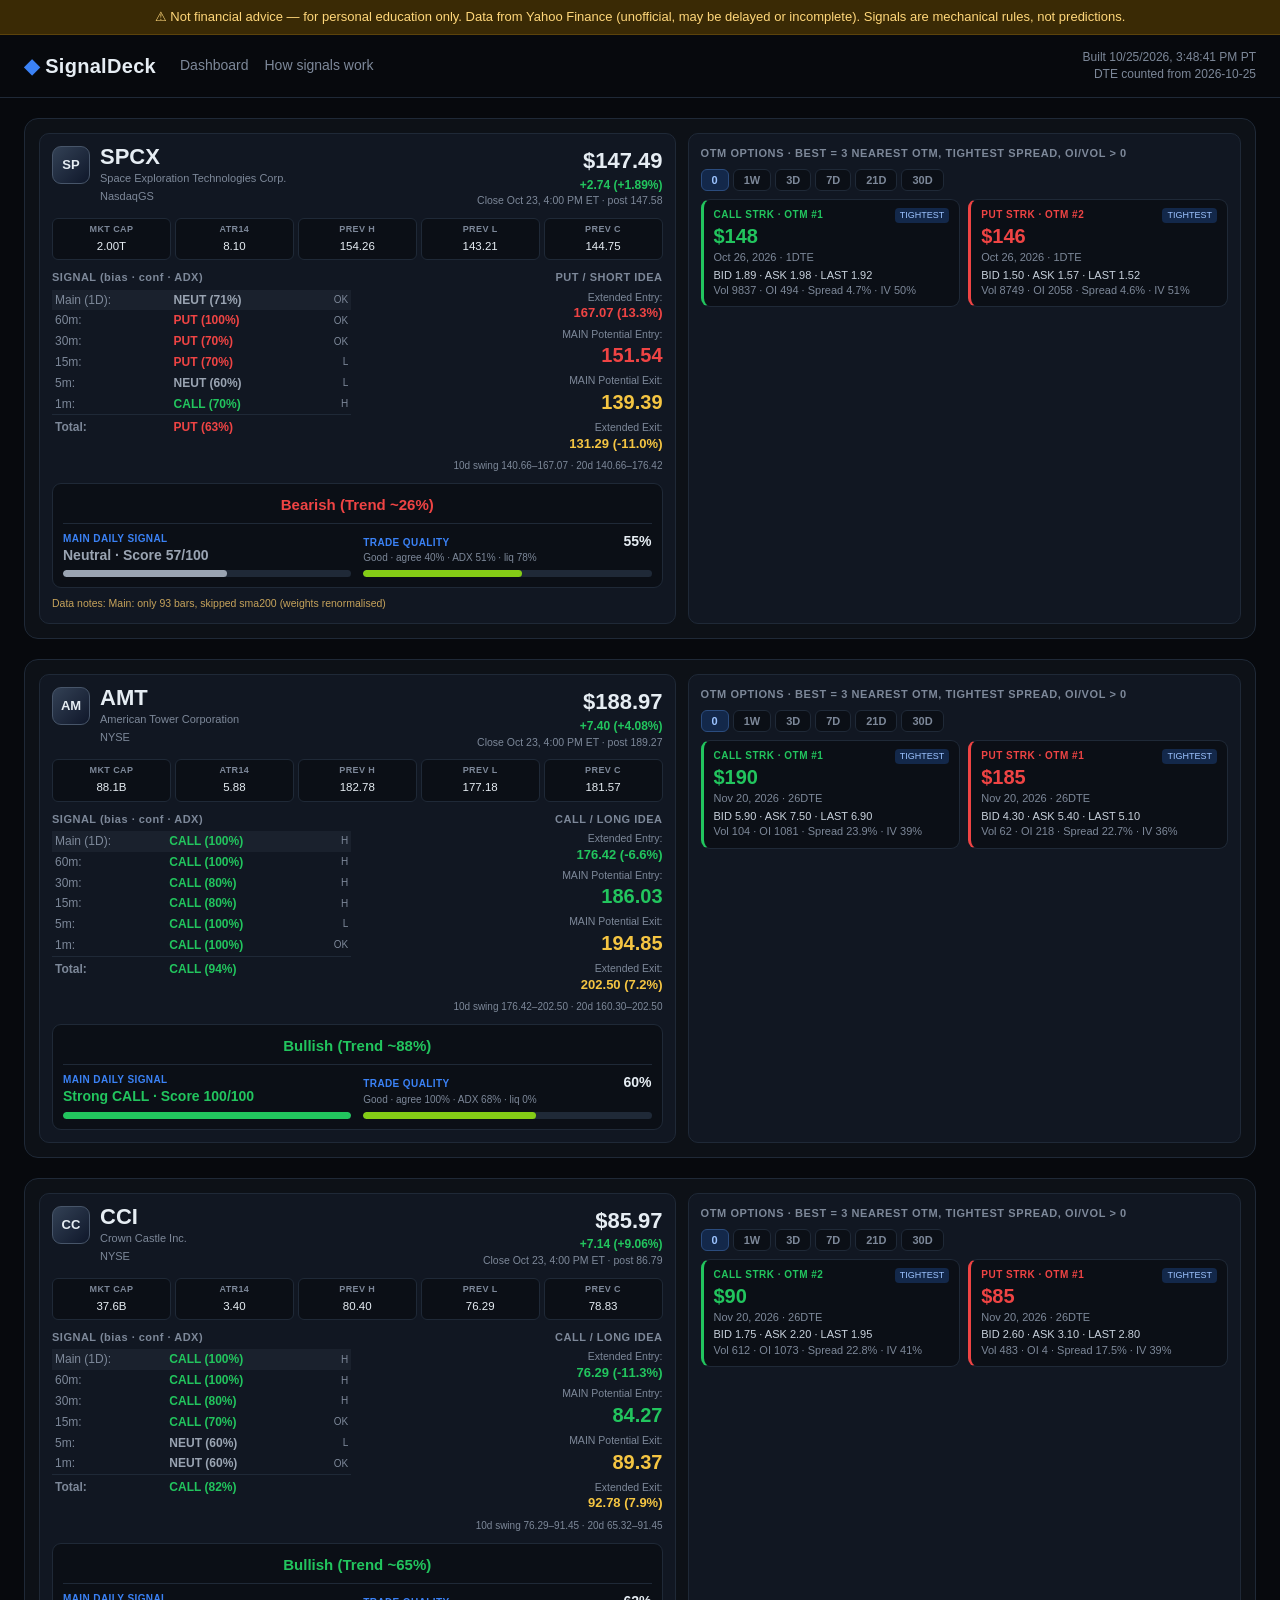
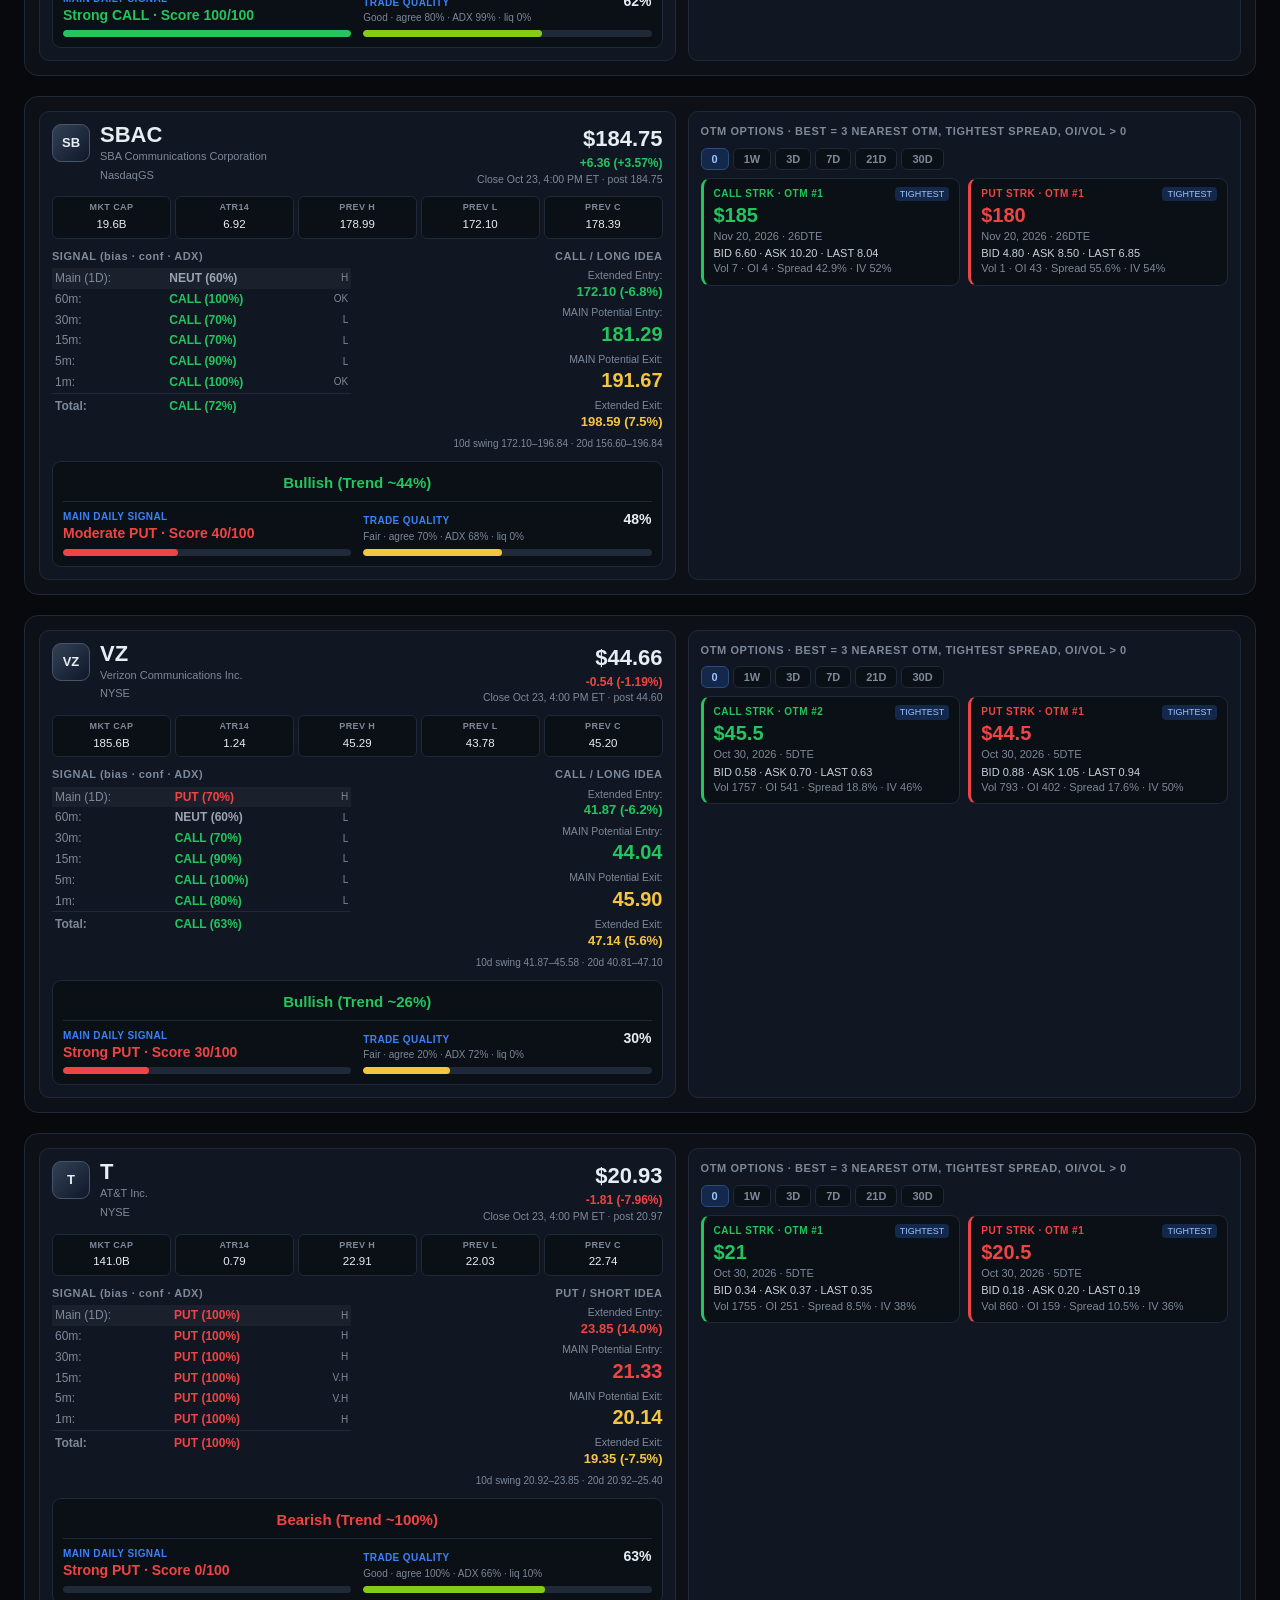
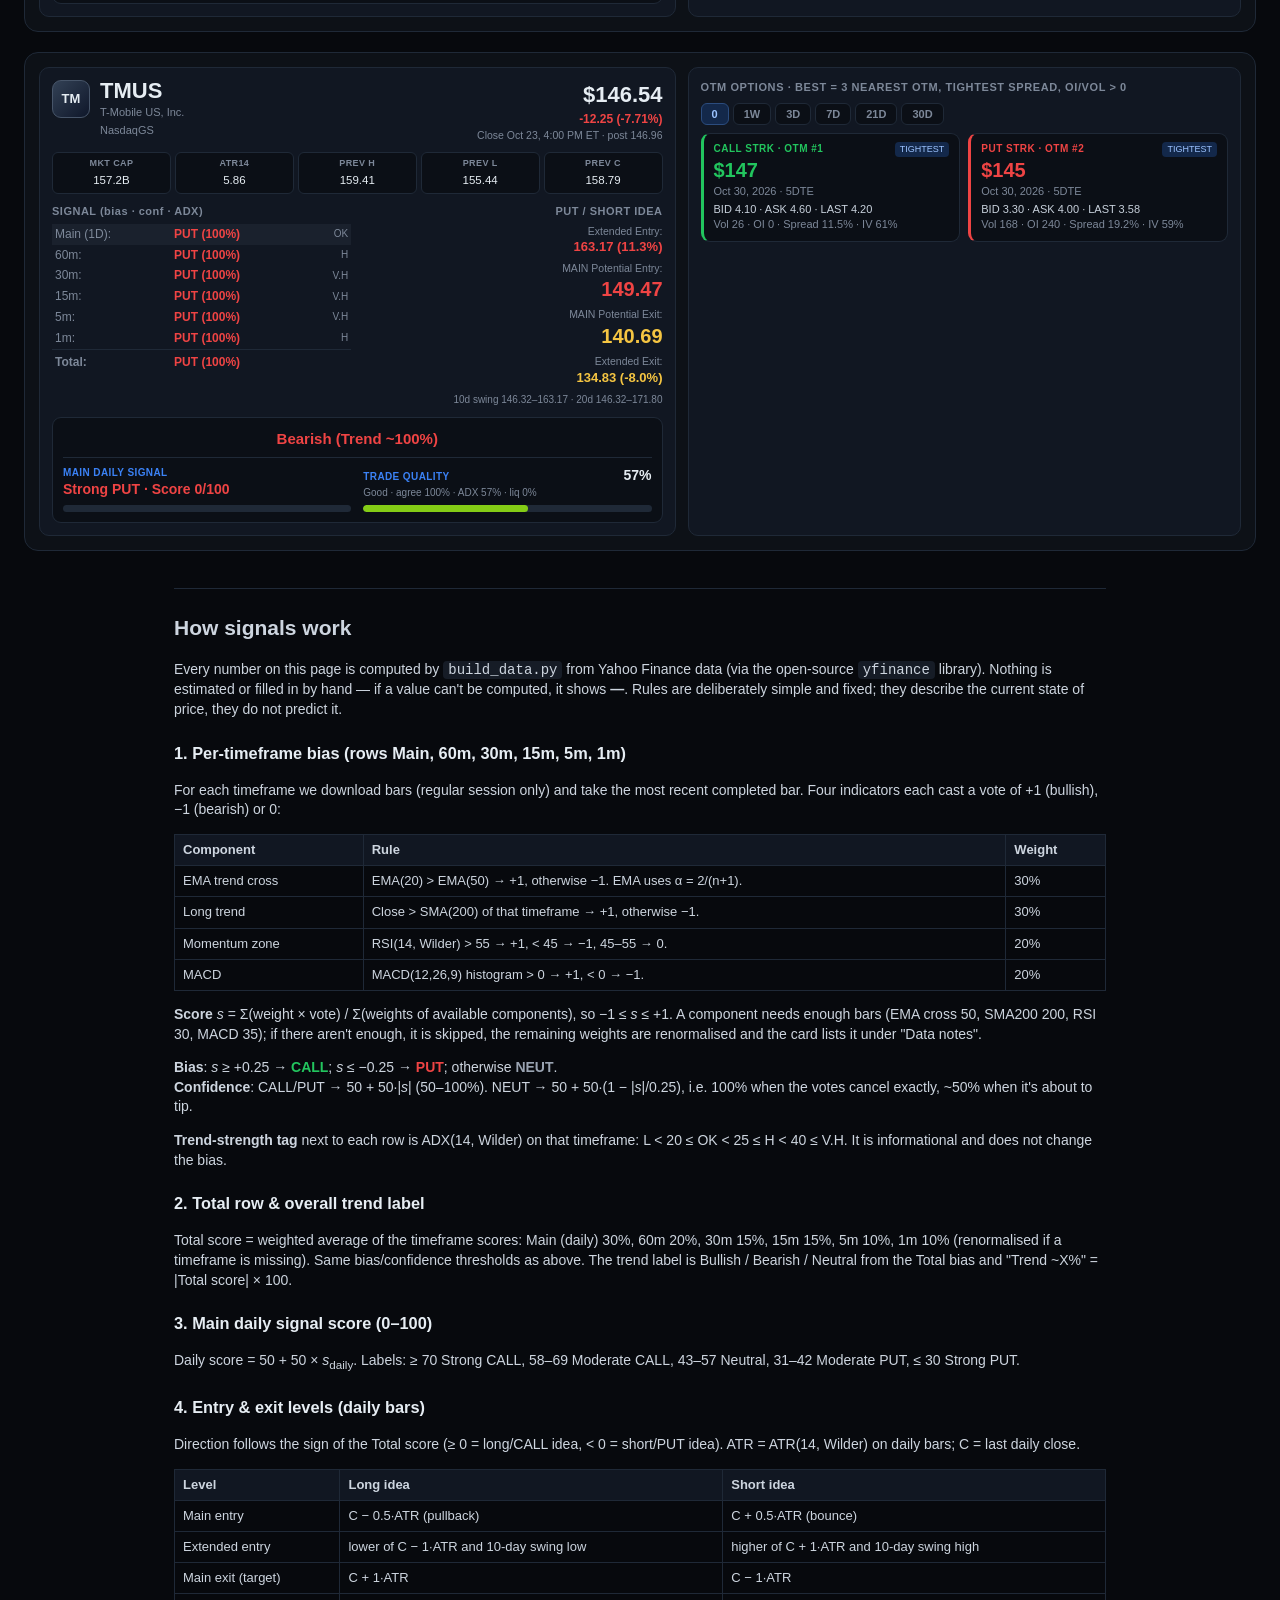
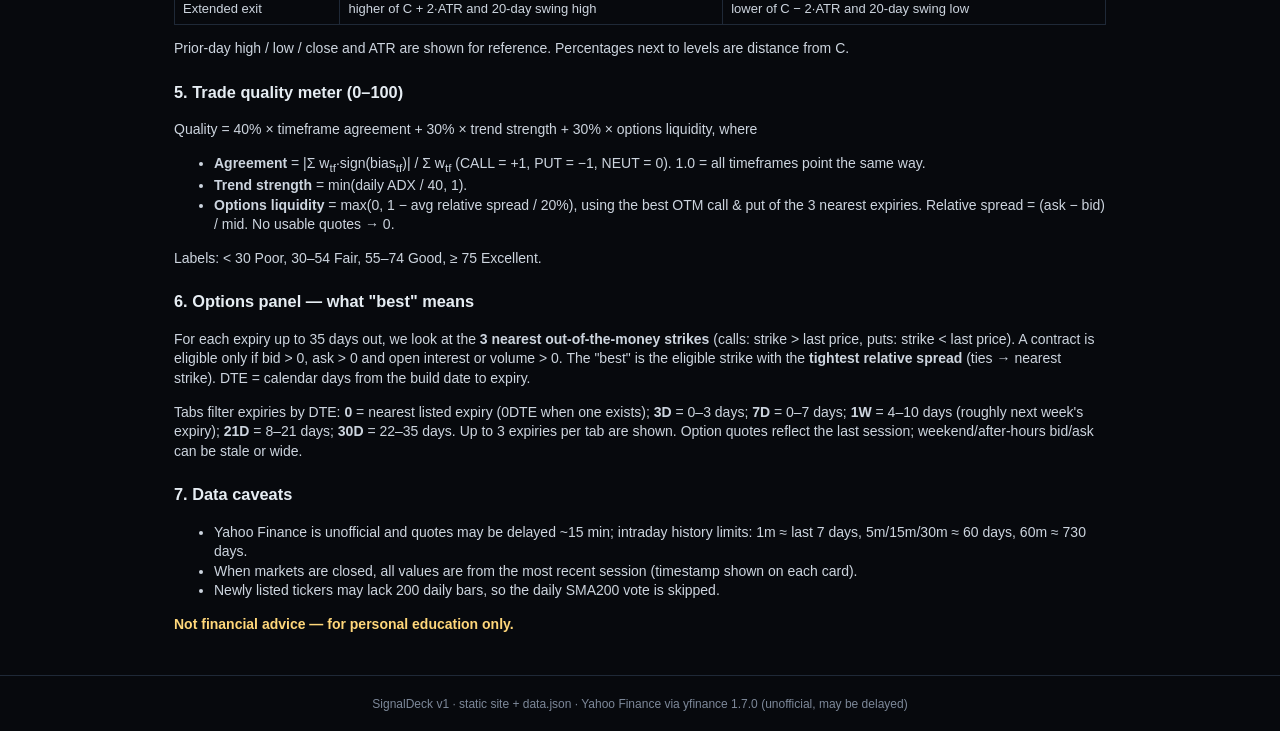
==== site/index.html @ 13935e05 "SignalDeck: static stock signal dashboard + Pages refresh workflow" ====
<!doctype html>
<html lang="en">
<head>
<meta charset="utf-8">
<meta name="viewport" content="width=device-width, initial-scale=1">
<title>SignalDeck</title>
<link rel="stylesheet" href="style.css">
</head>
<body>
<div class="nfa">⚠ Not financial advice — for personal education only. Data from Yahoo Finance (unofficial, may be delayed or incomplete). Signals are mechanical rules, not predictions.</div>
<header class="top">
  <div class="brand"><span class="logo">◆</span> SignalDeck</div>
  <nav><a href="#cards">Dashboard</a><a href="#how">How signals work</a></nav>
  <div class="meta" id="meta">loading…</div>
</header>
<main id="cards" class="cards"></main>
<section id="how" class="how">
  <h2>How signals work</h2>
  <p>Every number on this page is computed by <code>build_data.py</code> from Yahoo Finance data (via the open-source <code>yfinance</code> library). Nothing is estimated or filled in by hand — if a value can't be computed, it shows <b>—</b>. Rules are deliberately simple and fixed; they describe the current state of price, they do not predict it.</p>

  <h3>1. Per-timeframe bias (rows Main, 60m, 30m, 15m, 5m, 1m)</h3>
  <p>For each timeframe we download bars (regular session only) and take the most recent completed bar. Four indicators each cast a vote of +1 (bullish), −1 (bearish) or 0:</p>
  <table class="rules">
    <tr><th>Component</th><th>Rule</th><th>Weight</th></tr>
    <tr><td>EMA trend cross</td><td>EMA(20) &gt; EMA(50) → +1, otherwise −1. EMA uses α = 2/(n+1).</td><td>30%</td></tr>
    <tr><td>Long trend</td><td>Close &gt; SMA(200) of that timeframe → +1, otherwise −1.</td><td>30%</td></tr>
    <tr><td>Momentum zone</td><td>RSI(14, Wilder) &gt; 55 → +1, &lt; 45 → −1, 45–55 → 0.</td><td>20%</td></tr>
    <tr><td>MACD</td><td>MACD(12,26,9) histogram &gt; 0 → +1, &lt; 0 → −1.</td><td>20%</td></tr>
  </table>
  <p><b>Score</b> <i>s</i> = Σ(weight × vote) / Σ(weights of available components), so −1 ≤ <i>s</i> ≤ +1. A component needs enough bars (EMA cross 50, SMA200 200, RSI 30, MACD 35); if there aren't enough, it is skipped, the remaining weights are renormalised and the card lists it under "Data notes".</p>
  <p><b>Bias</b>: <i>s</i> ≥ +0.25 → <span class="call">CALL</span>; <i>s</i> ≤ −0.25 → <span class="put">PUT</span>; otherwise <span class="neut">NEUT</span>.<br>
  <b>Confidence</b>: CALL/PUT → 50 + 50·|<i>s</i>| (50–100%). NEUT → 50 + 50·(1 − |<i>s</i>|/0.25), i.e. 100% when the votes cancel exactly, ~50% when it's about to tip.</p>
  <p><b>Trend-strength tag</b> next to each row is ADX(14, Wilder) on that timeframe: L &lt; 20 ≤ OK &lt; 25 ≤ H &lt; 40 ≤ V.H. It is informational and does not change the bias.</p>

  <h3>2. Total row &amp; overall trend label</h3>
  <p>Total score = weighted average of the timeframe scores: Main (daily) 30%, 60m 20%, 30m 15%, 15m 15%, 5m 10%, 1m 10% (renormalised if a timeframe is missing). Same bias/confidence thresholds as above. The trend label is Bullish / Bearish / Neutral from the Total bias and "Trend ~X%" = |Total score| × 100.</p>

  <h3>3. Main daily signal score (0–100)</h3>
  <p>Daily score = 50 + 50 × <i>s</i><sub>daily</sub>. Labels: ≥ 70 Strong CALL, 58–69 Moderate CALL, 43–57 Neutral, 31–42 Moderate PUT, ≤ 30 Strong PUT.</p>

  <h3>4. Entry &amp; exit levels (daily bars)</h3>
  <p>Direction follows the sign of the Total score (≥ 0 = long/CALL idea, &lt; 0 = short/PUT idea). ATR = ATR(14, Wilder) on daily bars; C = last daily close.</p>
  <table class="rules">
    <tr><th>Level</th><th>Long idea</th><th>Short idea</th></tr>
    <tr><td>Main entry</td><td>C − 0.5·ATR (pullback)</td><td>C + 0.5·ATR (bounce)</td></tr>
    <tr><td>Extended entry</td><td>lower of C − 1·ATR and 10-day swing low</td><td>higher of C + 1·ATR and 10-day swing high</td></tr>
    <tr><td>Main exit (target)</td><td>C + 1·ATR</td><td>C − 1·ATR</td></tr>
    <tr><td>Extended exit</td><td>higher of C + 2·ATR and 20-day swing high</td><td>lower of C − 2·ATR and 20-day swing low</td></tr>
  </table>
  <p>Prior-day high / low / close and ATR are shown for reference. Percentages next to levels are distance from C.</p>

  <h3>5. Trade quality meter (0–100)</h3>
  <p>Quality = 40% × timeframe agreement + 30% × trend strength + 30% × options liquidity, where</p>
  <ul>
    <li><b>Agreement</b> = |Σ w<sub>tf</sub>·sign(bias<sub>tf</sub>)| / Σ w<sub>tf</sub> (CALL = +1, PUT = −1, NEUT = 0). 1.0 = all timeframes point the same way.</li>
    <li><b>Trend strength</b> = min(daily ADX / 40, 1).</li>
    <li><b>Options liquidity</b> = max(0, 1 − avg relative spread / 20%), using the best OTM call &amp; put of the 3 nearest expiries. Relative spread = (ask − bid) / mid. No usable quotes → 0.</li>
  </ul>
  <p>Labels: &lt; 30 Poor, 30–54 Fair, 55–74 Good, ≥ 75 Excellent.</p>

  <h3>6. Options panel — what "best" means</h3>
  <p>For each expiry up to 35 days out, we look at the <b>3 nearest out-of-the-money strikes</b> (calls: strike &gt; last price, puts: strike &lt; last price). A contract is eligible only if bid &gt; 0, ask &gt; 0 and open interest or volume &gt; 0. The "best" is the eligible strike with the <b>tightest relative spread</b> (ties → nearest strike). DTE = calendar days from the build date to expiry.</p>
  <p>Tabs filter expiries by DTE: <b>0</b> = nearest listed expiry (0DTE when one exists); <b>3D</b> = 0–3 days; <b>7D</b> = 0–7 days; <b>1W</b> = 4–10 days (roughly next week's expiry); <b>21D</b> = 8–21 days; <b>30D</b> = 22–35 days. Up to 3 expiries per tab are shown. Option quotes reflect the last session; weekend/after-hours bid/ask can be stale or wide.</p>

  <h3>7. Data caveats</h3>
  <ul>
    <li>Yahoo Finance is unofficial and quotes may be delayed ~15 min; intraday history limits: 1m ≈ last 7 days, 5m/15m/30m ≈ 60 days, 60m ≈ 730 days.</li>
    <li>When markets are closed, all values are from the most recent session (timestamp shown on each card).</li>
    <li>Newly listed tickers may lack 200 daily bars, so the daily SMA200 vote is skipped.</li>
  </ul>
  <p class="nfa-inline">Not financial advice — for personal education only.</p>
</section>
<footer class="foot">SignalDeck v1 · static site + data.json · <span id="src"></span></footer>
<script src="app.js"></script>
</body>
</html>
---- site/style.css ----
:root{--bg:#07090d;--card:#0d1117;--panel:#111722;--line:#1f2937;--muted:#7d8899;--text:#e6edf3;
--green:#22c55e;--red:#ef4444;--amber:#f5c542;--blue:#3b82f6;--neut:#9aa4b2}
*{box-sizing:border-box}
body{margin:0;background:var(--bg);color:var(--text);font:14px/1.4 -apple-system,BlinkMacSystemFont,"Segoe UI",Roboto,Inter,sans-serif}
a{color:var(--blue);text-decoration:none}
code{background:#161c26;padding:1px 5px;border-radius:4px}
.nfa{background:#3a2a05;color:#ffd77a;text-align:center;padding:8px 12px;font-size:13px;border-bottom:1px solid #5c430b;position:sticky;top:0;z-index:5}
.top{display:flex;align-items:center;gap:24px;padding:14px 24px;border-bottom:1px solid var(--line)}
.brand{font-weight:800;font-size:20px;letter-spacing:.3px}.logo{color:var(--blue)}
.top nav a{margin-right:16px;color:var(--muted)}.top nav a:hover{color:var(--text)}
.meta{margin-left:auto;color:var(--muted);font-size:12px;text-align:right}
.cards{display:grid;grid-template-columns:repeat(auto-fill,minmax(860px,1fr));gap:20px;padding:20px 24px}
@media(max-width:900px){.cards{grid-template-columns:1fr}.card{grid-template-columns:1fr!important}}
.card{background:var(--card);border:1px solid var(--line);border-radius:14px;display:grid;grid-template-columns:1.15fr 1fr;gap:12px;padding:14px}
.l,.r{background:var(--panel);border:1px solid var(--line);border-radius:10px;padding:12px}
.hdr{display:flex;align-items:flex-start;gap:10px}
.badge{width:38px;height:38px;border-radius:9px;background:linear-gradient(135deg,#334155,#0f172a);display:grid;place-items:center;font-weight:800;font-size:13px;border:1px solid #475569}
.tk{font-size:22px;font-weight:800;line-height:1}.nm{color:var(--muted);font-size:11px;margin-top:3px}
.px{margin-left:auto;text-align:right}.px .p{font-size:22px;font-weight:700}
.chg{font-size:12px;font-weight:600}.up{color:var(--green)}.dn{color:var(--red)}
.ts{color:var(--muted);font-size:10.5px}
.stats{display:grid;grid-template-columns:repeat(5,1fr);gap:4px;margin:10px 0}
.stat{background:#0b0f16;border:1px solid var(--line);border-radius:6px;padding:4px 6px;text-align:center}
.stat b{display:block;font-size:9px;color:var(--muted);font-weight:600;letter-spacing:.4px}.stat span{font-size:11.5px}
.mid{display:grid;grid-template-columns:1fr 1fr;gap:12px}
.sig h4,.lv h4{margin:0 0 4px;font-size:11px;color:var(--muted);letter-spacing:.5px;font-weight:700}
.sig table{width:100%;border-collapse:collapse;font-size:12px}
.sig td{padding:2px 3px}.sig td:first-child{color:var(--muted)}
.sig tr.total td{border-top:1px solid var(--line);font-weight:700;padding-top:4px}
.sig tr.main td{background:rgba(148,163,184,.07)}
.adx{color:var(--muted);font-size:10px;text-align:right}
.call{color:var(--green);font-weight:700}.put{color:var(--red);font-weight:700}.neut{color:var(--neut);font-weight:700}
.lv{text-align:right}
.lv .k{font-size:10.5px;color:var(--muted);margin-top:4px}
.lv .v{font-weight:700;font-size:13px}.lv .v.big{font-size:20px}
.lv .entry{color:var(--green)}.lv .exit{color:var(--amber)}
.lv.short .entry{color:var(--red)}
.lv .ref{color:var(--muted);font-size:10px;margin-top:6px}
.trend{margin-top:10px;background:#0b0f16;border:1px solid var(--line);border-radius:9px;padding:10px}
.trend .t{text-align:center;font-weight:700;font-size:15px;padding-bottom:8px;border-bottom:1px solid var(--line)}
.trend .row{display:grid;grid-template-columns:1fr 1fr;gap:12px;padding-top:8px}
.lbl{font-size:10px;color:var(--blue);font-weight:700;letter-spacing:.4px}
.meter{height:7px;background:#1f2937;border-radius:4px;overflow:hidden;margin-top:5px}
.meter i{display:block;height:100%;border-radius:4px}
.qrow{display:flex;justify-content:space-between;align-items:baseline}
.sub{font-size:10px;color:var(--muted)}
.notes{margin-top:8px;font-size:10.5px;color:#c6a35b}
.r h4{margin:0;font-size:11px;color:var(--muted);letter-spacing:.6px}
.tabs{display:flex;gap:4px;margin:8px 0;flex-wrap:wrap}
.tabs button{background:#0b0f16;border:1px solid var(--line);color:var(--muted);border-radius:6px;padding:4px 10px;font-size:11px;font-weight:700;cursor:pointer}
.tabs button.on{background:#13284a;color:#9cc3ff;border-color:#2b4c7e}
.opt{border:1px solid var(--line);border-radius:9px;padding:8px 10px;margin-bottom:8px;background:#0b0f16}
.opt.c{border-left:3px solid var(--green)}.opt.p{border-left:3px solid var(--red)}
.opt .ty{font-size:10px;font-weight:800;letter-spacing:.5px}
.opt .s{font-size:20px;font-weight:800}
.opt .x{font-size:11px;color:var(--muted)}
.opt .q{font-size:11px;color:#c8d1dc;margin-top:2px}
.opt .best{float:right;font-size:9px;background:#13284a;color:#9cc3ff;border-radius:4px;padding:1px 5px}
.ogrid{display:grid;grid-template-columns:1fr 1fr;gap:8px}
.empty{color:var(--muted);font-size:12px;padding:16px;text-align:center;border:1px dashed var(--line);border-radius:8px}
.nodata{grid-column:1/-1;text-align:center;padding:40px;color:var(--muted);font-size:16px}
.how{max-width:980px;margin:10px auto 40px;padding:0 24px;color:#cdd5df}
.how h2{border-top:1px solid var(--line);padding-top:24px}.how h3{color:var(--text);margin-top:22px}
.rules{border-collapse:collapse;width:100%;font-size:13px}.rules td,.rules th{border:1px solid var(--line);padding:6px 8px;text-align:left}.rules th{background:var(--panel)}
.nfa-inline{color:#ffd77a;font-weight:700}
.foot{color:var(--muted);text-align:center;font-size:12px;padding:20px;border-top:1px solid var(--line)}
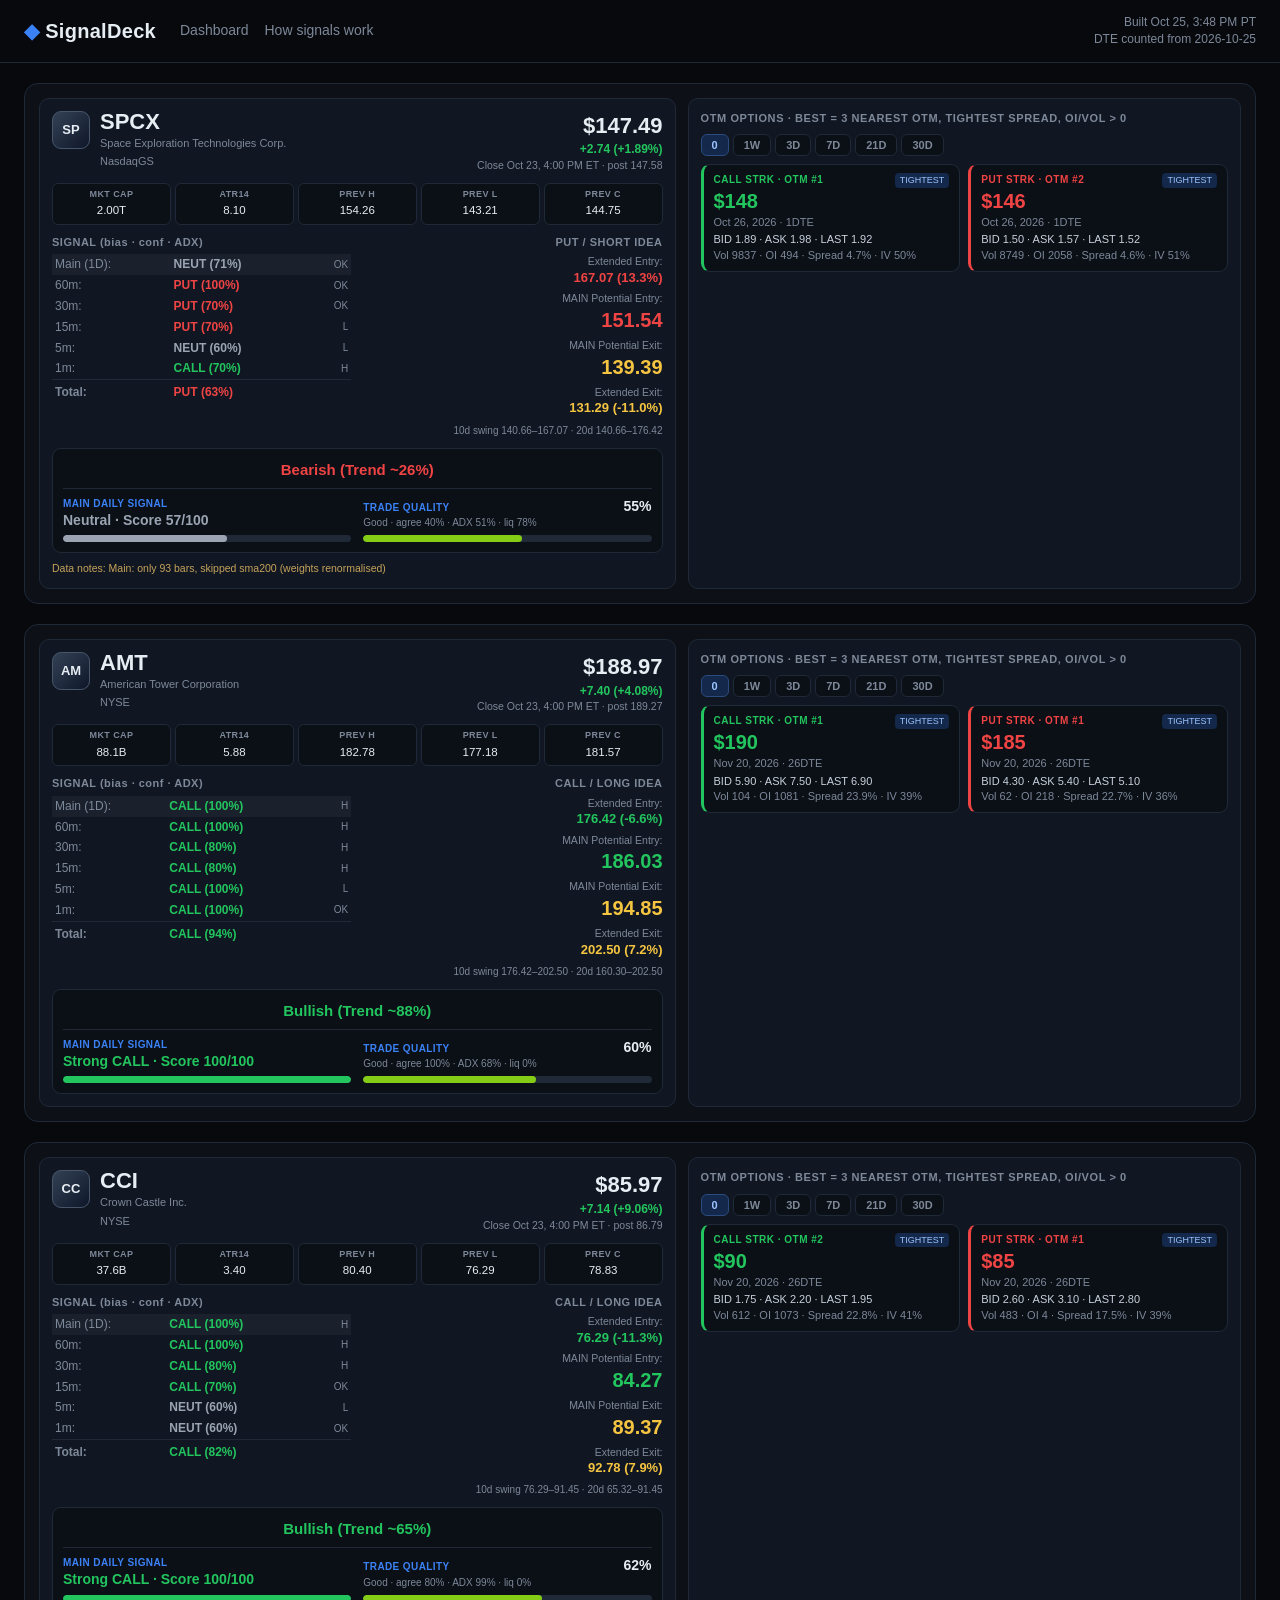
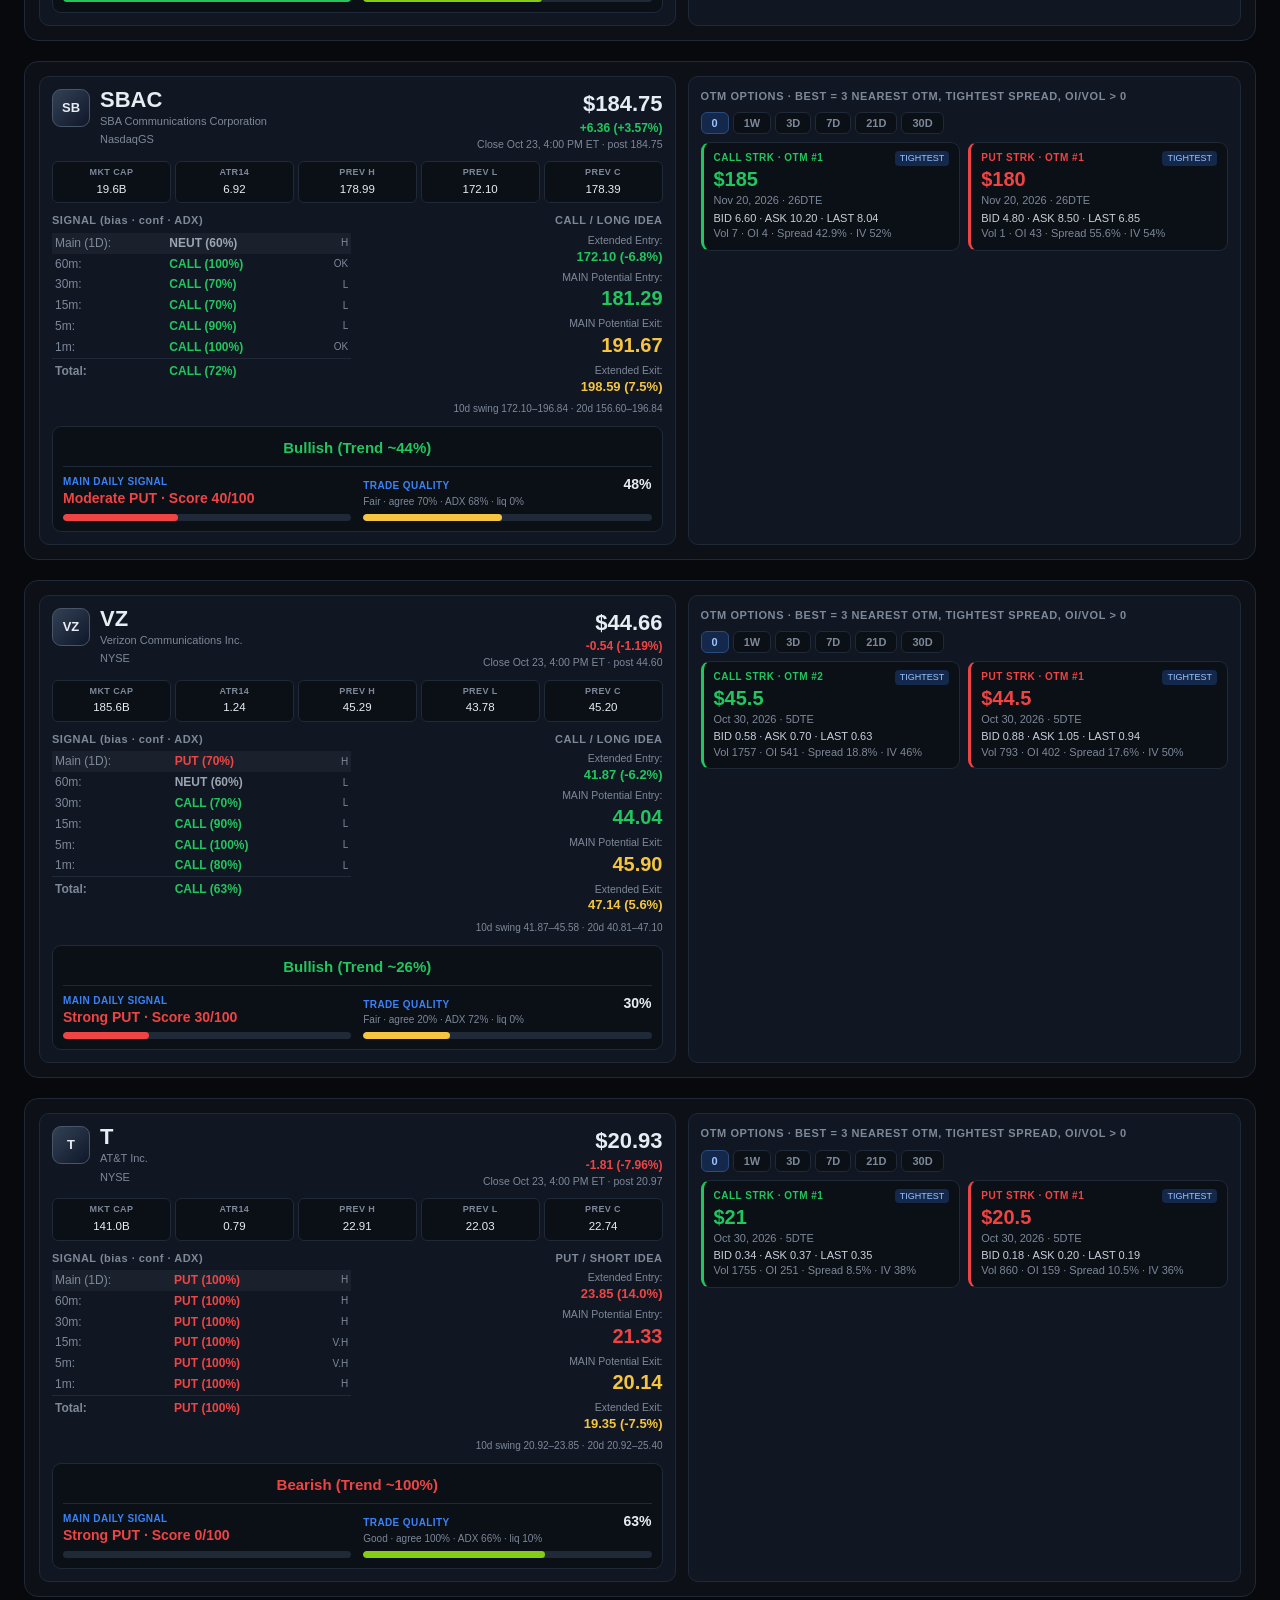
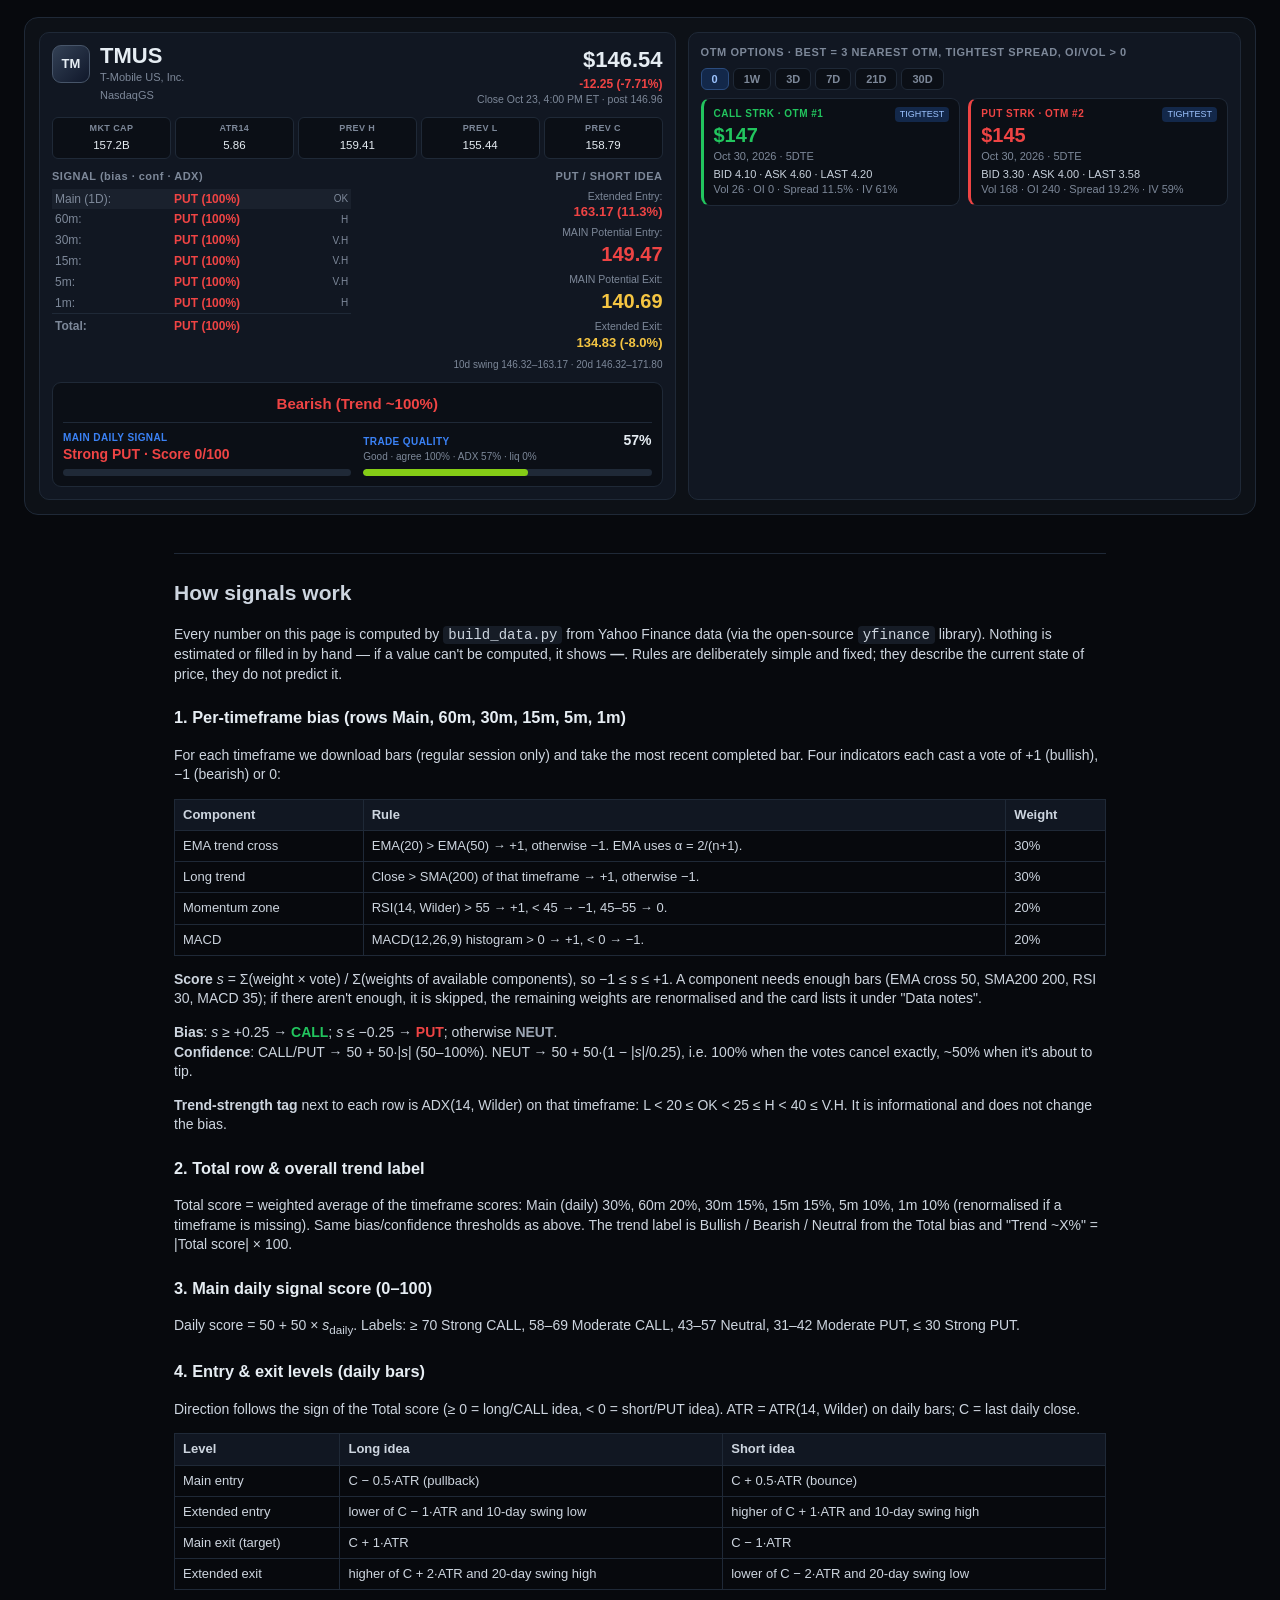
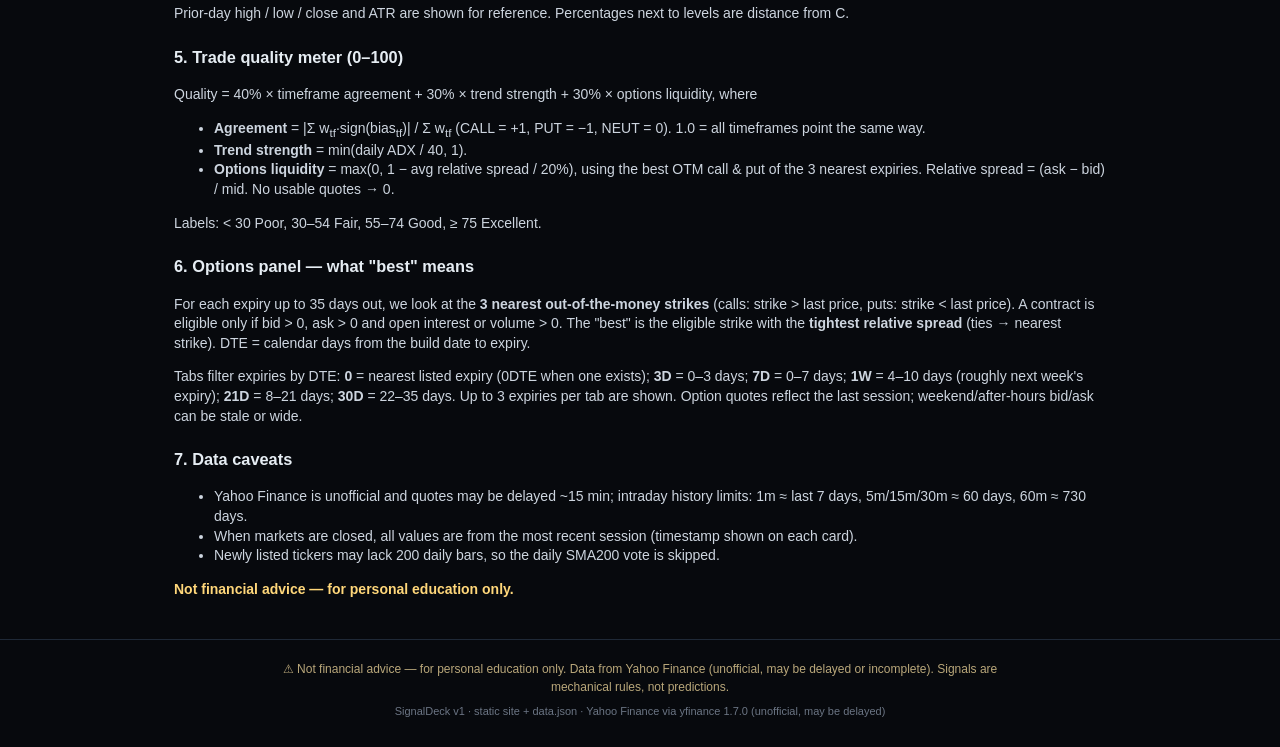
==== commit bac7e05d: "Move disclaimer to footer; mobile header and card layout fixes" ====
--- a/site/index.html
+++ b/site/index.html
@@ -7,7 +7,6 @@
 <link rel="stylesheet" href="style.css">
 </head>
 <body>
-<div class="nfa">⚠ Not financial advice — for personal education only. Data from Yahoo Finance (unofficial, may be delayed or incomplete). Signals are mechanical rules, not predictions.</div>
 <header class="top">
   <div class="brand"><span class="logo">◆</span> SignalDeck</div>
   <nav><a href="#cards">Dashboard</a><a href="#how">How signals work</a></nav>
@@ -70,7 +69,10 @@
   </ul>
   <p class="nfa-inline">Not financial advice — for personal education only.</p>
 </section>
-<footer class="foot">SignalDeck v1 · static site + data.json · <span id="src"></span></footer>
+<footer class="foot">
+  <p class="disclaimer">⚠ Not financial advice — for personal education only. Data from Yahoo Finance (unofficial, may be delayed or incomplete). Signals are mechanical rules, not predictions.</p>
+  <div class="foot-meta">SignalDeck v1 · static site + data.json · <span id="src"></span></div>
+</footer>
 <script src="app.js"></script>
 </body>
 </html>
--- a/site/style.css
+++ b/site/style.css
@@ -4,11 +4,11 @@
 body{margin:0;background:var(--bg);color:var(--text);font:14px/1.4 -apple-system,BlinkMacSystemFont,"Segoe UI",Roboto,Inter,sans-serif}
 a{color:var(--blue);text-decoration:none}
 code{background:#161c26;padding:1px 5px;border-radius:4px}
-.nfa{background:#3a2a05;color:#ffd77a;text-align:center;padding:8px 12px;font-size:13px;border-bottom:1px solid #5c430b;position:sticky;top:0;z-index:5}
 .top{display:flex;align-items:center;gap:24px;padding:14px 24px;border-bottom:1px solid var(--line)}
 .brand{font-weight:800;font-size:20px;letter-spacing:.3px}.logo{color:var(--blue)}
 .top nav a{margin-right:16px;color:var(--muted)}.top nav a:hover{color:var(--text)}
 .meta{margin-left:auto;color:var(--muted);font-size:12px;text-align:right}
+.meta span{display:block}.meta .sep{display:none}
 .cards{display:grid;grid-template-columns:repeat(auto-fill,minmax(860px,1fr));gap:20px;padding:20px 24px}
 @media(max-width:900px){.cards{grid-template-columns:1fr}.card{grid-template-columns:1fr!important}}
 .card{background:var(--card);border:1px solid var(--line);border-radius:14px;display:grid;grid-template-columns:1.15fr 1fr;gap:12px;padding:14px}
@@ -25,7 +25,7 @@
 .mid{display:grid;grid-template-columns:1fr 1fr;gap:12px}
 .sig h4,.lv h4{margin:0 0 4px;font-size:11px;color:var(--muted);letter-spacing:.5px;font-weight:700}
 .sig table{width:100%;border-collapse:collapse;font-size:12px}
-.sig td{padding:2px 3px}.sig td:first-child{color:var(--muted)}
+.sig td{padding:2px 3px;white-space:nowrap}.sig h4{white-space:nowrap}.sig td:first-child{color:var(--muted)}
 .sig tr.total td{border-top:1px solid var(--line);font-weight:700;padding-top:4px}
 .sig tr.main td{background:rgba(148,163,184,.07)}
 .adx{color:var(--muted);font-size:10px;text-align:right}
@@ -63,4 +63,23 @@
 .how h2{border-top:1px solid var(--line);padding-top:24px}.how h3{color:var(--text);margin-top:22px}
 .rules{border-collapse:collapse;width:100%;font-size:13px}.rules td,.rules th{border:1px solid var(--line);padding:6px 8px;text-align:left}.rules th{background:var(--panel)}
 .nfa-inline{color:#ffd77a;font-weight:700}
-.foot{color:var(--muted);text-align:center;font-size:12px;padding:20px;border-top:1px solid var(--line)}
+.foot{color:var(--muted);text-align:center;font-size:12px;padding:20px 16px 28px;border-top:1px solid var(--line)}
+.foot .disclaimer{max-width:720px;margin:0 auto 8px;color:#b9a77a;font-size:12px;line-height:1.5}
+.foot-meta{font-size:11px;opacity:.85}
+@media(max-width:600px){
+  .top{flex-wrap:wrap;gap:6px 18px;padding:12px 14px}
+  .brand{font-size:19px}
+  .top nav a{margin-right:14px}
+  .meta{order:3;flex-basis:100%;margin-left:0;text-align:left;font-size:11px;line-height:1.35}
+  .meta span{display:inline}.meta .sep{display:inline}
+  .cards{padding:12px 10px;gap:14px}
+  .card{padding:8px;gap:8px}
+  .l,.r{padding:10px}
+  .stats{gap:3px}.stat{padding:4px 2px}.stat b{font-size:8.5px;letter-spacing:.2px;white-space:nowrap}
+  .mid{grid-template-columns:1fr;gap:10px}
+  .lv{display:grid;grid-template-columns:auto 1fr;column-gap:10px;align-items:baseline;text-align:left;border-top:1px solid var(--line);padding-top:8px}
+  .lv h4,.lv .ref{grid-column:1/-1}
+  .lv .v{text-align:right}.lv .k{margin-top:5px}
+  .ogrid{gap:6px}.opt{padding:7px 8px}.opt .s{font-size:18px}.opt .ty{font-size:9px;letter-spacing:.3px}.opt .best{font-size:8px;padding:1px 4px}
+  .how{padding:0 14px}.rules{font-size:12px}
+}
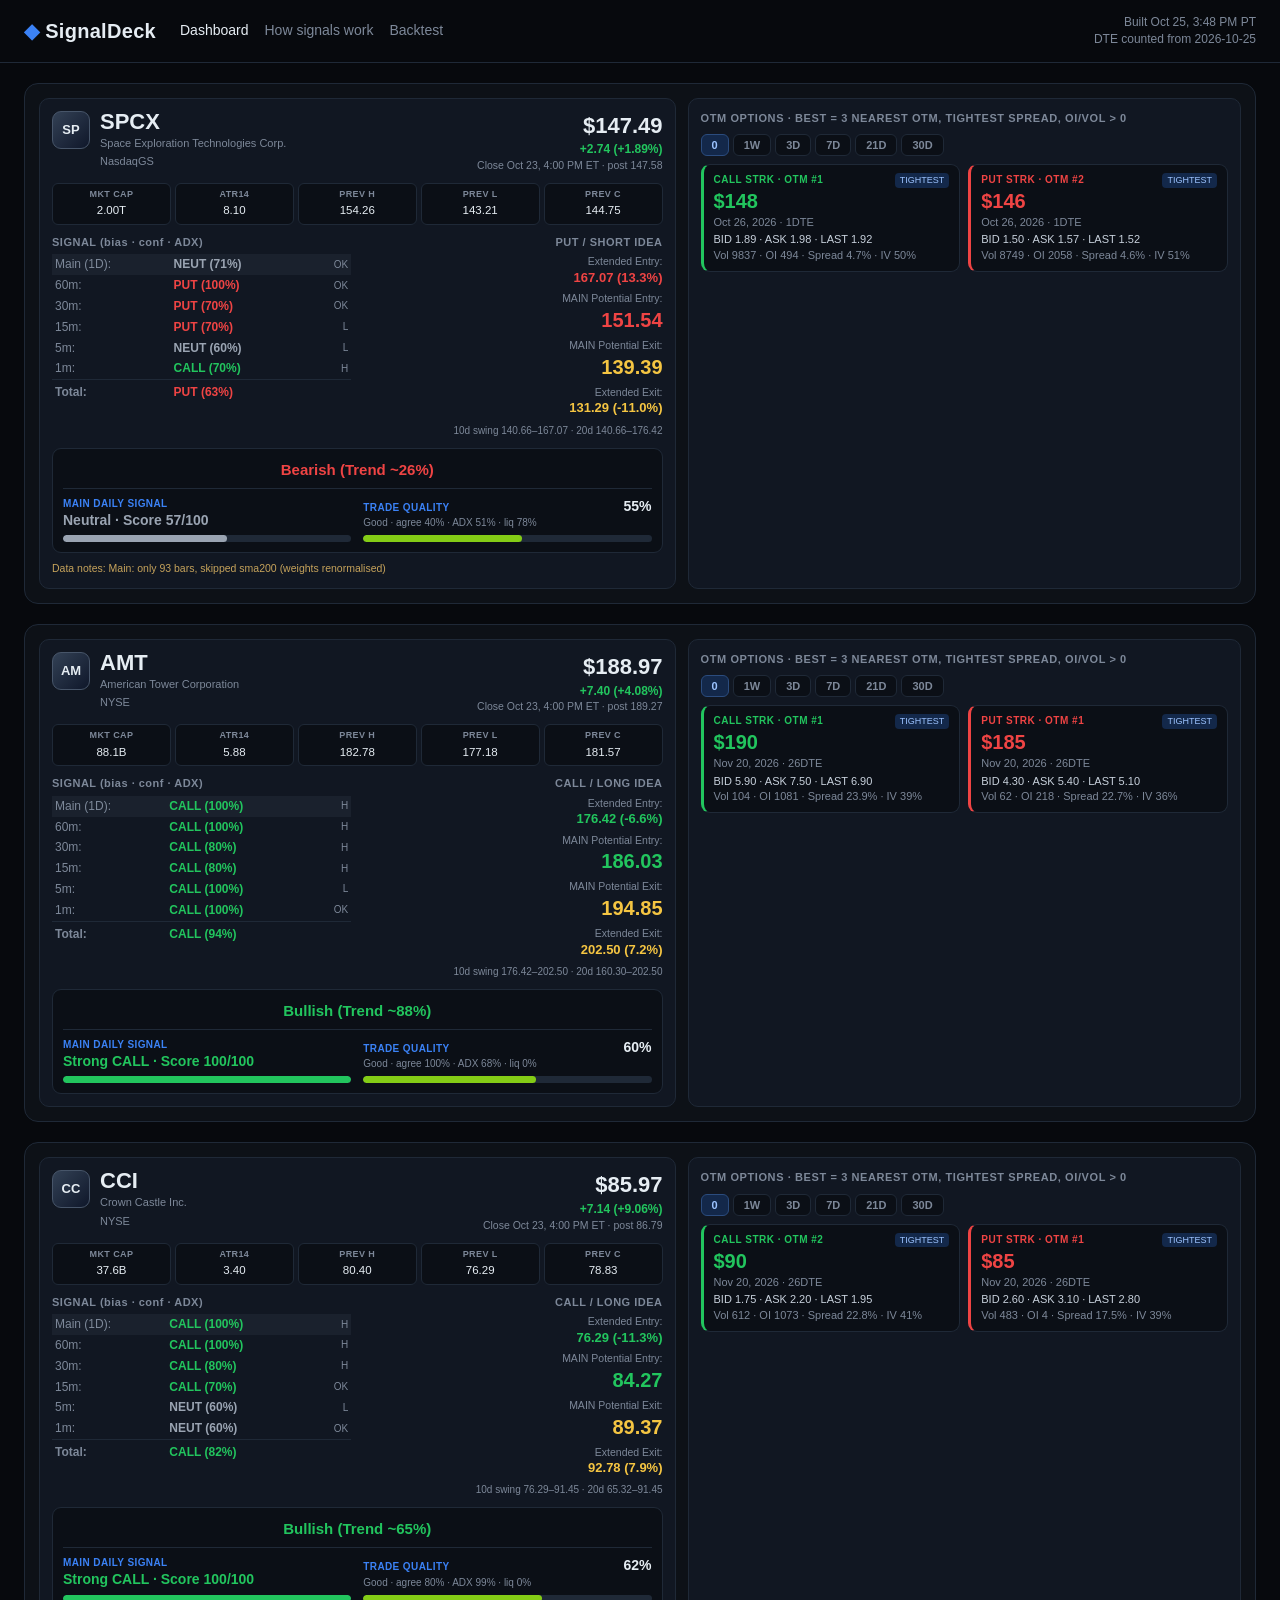
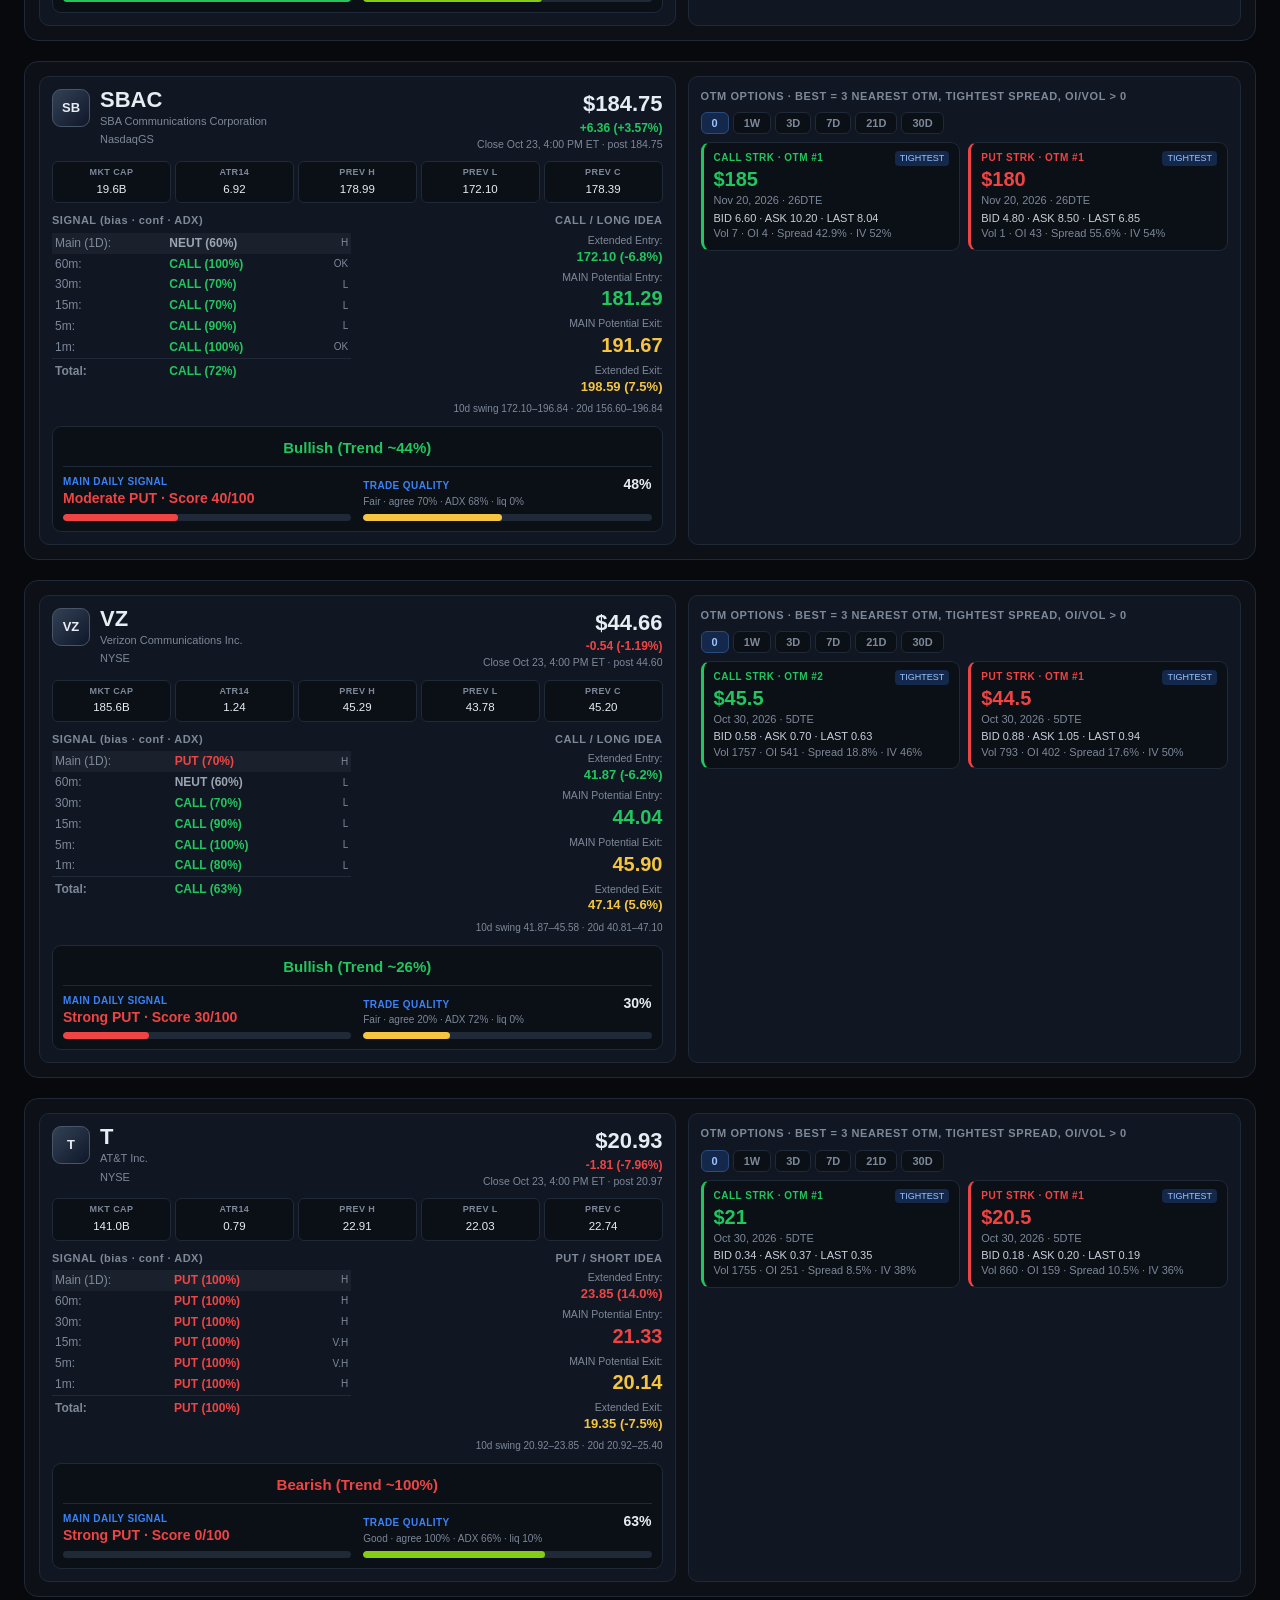
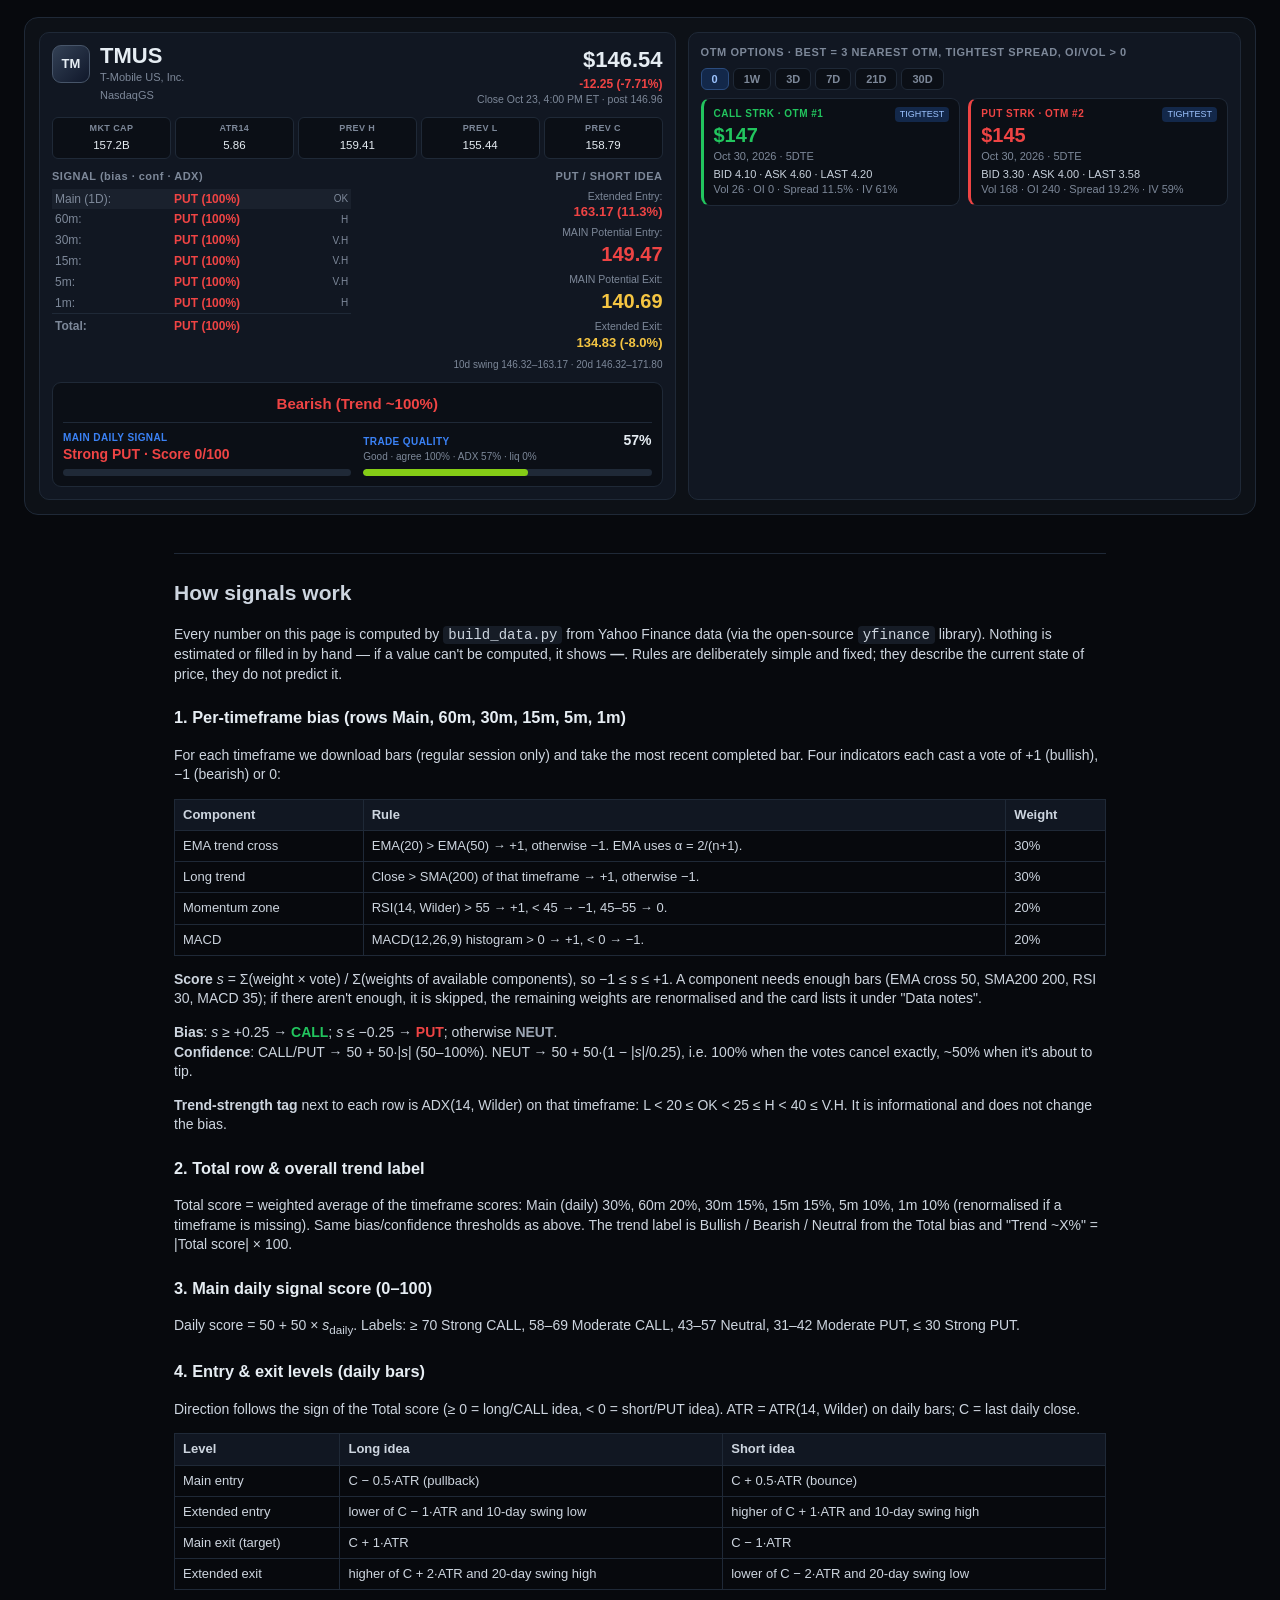
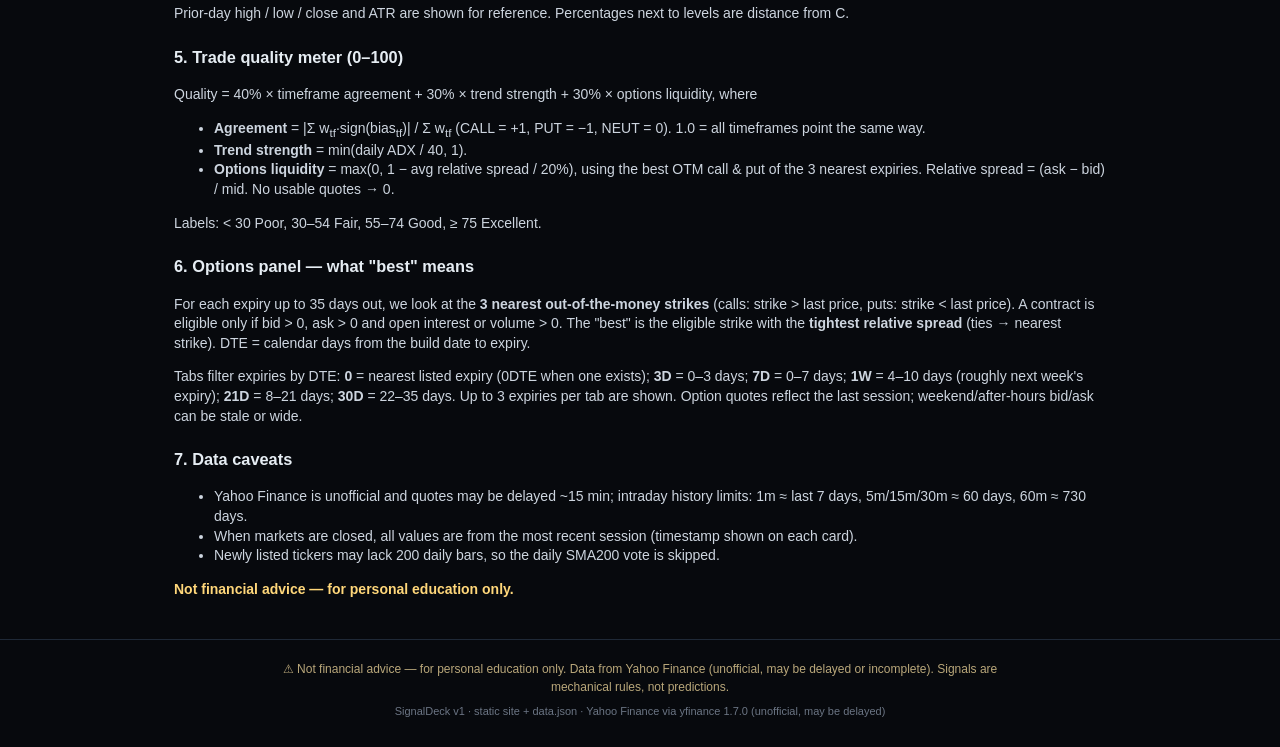
==== commit cd711bc7: "Add honest 1-year backtest page (shared signals module, daily + 60m, levels test, daily refresh)" ====
--- a/site/index.html
+++ b/site/index.html
@@ -9,7 +9,7 @@
 <body>
 <header class="top">
   <div class="brand"><span class="logo">◆</span> SignalDeck</div>
-  <nav><a href="#cards">Dashboard</a><a href="#how">How signals work</a></nav>
+  <nav><a href="#cards" class="on">Dashboard</a><a href="#how">How signals work</a><a href="backtest.html">Backtest</a></nav>
   <div class="meta" id="meta">loading…</div>
 </header>
 <main id="cards" class="cards"></main>
--- a/site/style.css
+++ b/site/style.css
@@ -83,3 +83,30 @@
   .ogrid{gap:6px}.opt{padding:7px 8px}.opt .s{font-size:18px}.opt .ty{font-size:9px;letter-spacing:.3px}.opt .best{font-size:8px;padding:1px 4px}
   .how{padding:0 14px}.rules{font-size:12px}
 }
+/* ---- backtest page ---- */
+.top nav a.on{color:var(--text)}
+.bt{max-width:1100px;margin:0 auto;padding:12px 24px 24px}
+.bt section{margin:18px 0 26px}
+.bt h2{font-size:18px;margin:0 0 8px}.bt h3{font-size:14px;margin:16px 0 6px;color:var(--text)}
+.muted{color:var(--muted)}.bt p.muted{font-size:12.5px;margin:4px 0 8px}
+.bt-sum{background:var(--card);border:1px solid var(--line);border-radius:12px;padding:14px 16px}
+.bt-sum .lead{font-size:15px;font-weight:600}.bt-sum li{margin:4px 0;color:#cdd5df}.bt-sum p{color:#cdd5df}
+.bt-sum .warn{color:#ffd77a;font-weight:600;font-size:13px}
+.tablewrap{overflow-x:auto;-webkit-overflow-scrolling:touch;border:1px solid var(--line);border-radius:10px}
+.bt-t{border-collapse:collapse;width:100%;font-size:13px;background:var(--card)}
+.bt-t th,.bt-t td{padding:7px 9px;border-bottom:1px solid var(--line);text-align:left;vertical-align:top;white-space:nowrap}
+.bt-t th{background:var(--panel);font-size:11px;color:var(--muted);font-weight:700;letter-spacing:.3px}
+.bt-t th span{font-weight:500;font-size:10px}
+.bt-t .tkc{font-weight:800;position:sticky;left:0;background:var(--card);z-index:1}
+.bt-t .n{font-size:10.5px;color:var(--muted);margin-top:2px}
+.few{display:inline-block;font-size:9.5px;font-weight:700;color:#f5c542;background:#3a2a05;border-radius:4px;padding:0 4px;margin-left:2px}
+.sig-good{color:var(--green);font-weight:700}.sig-bad{color:var(--red);font-weight:700}
+.skipped{font-size:12.5px;color:#cdd5df}.skipped li{margin:4px 0}
+.bt .how{padding:0;max-width:none}
+.bt .how li{margin:6px 0;font-size:13px}
+@media(max-width:600px){
+  .bt{padding:8px 10px 18px}.bt h2{font-size:16px}
+  .bt-t{font-size:12px}.bt-t th,.bt-t td{padding:6px 7px}
+  .bt-sum{padding:12px}.bt-sum .lead{font-size:14px}
+}
+.tkc .few{display:block;width:max-content;margin:3px 0 0}
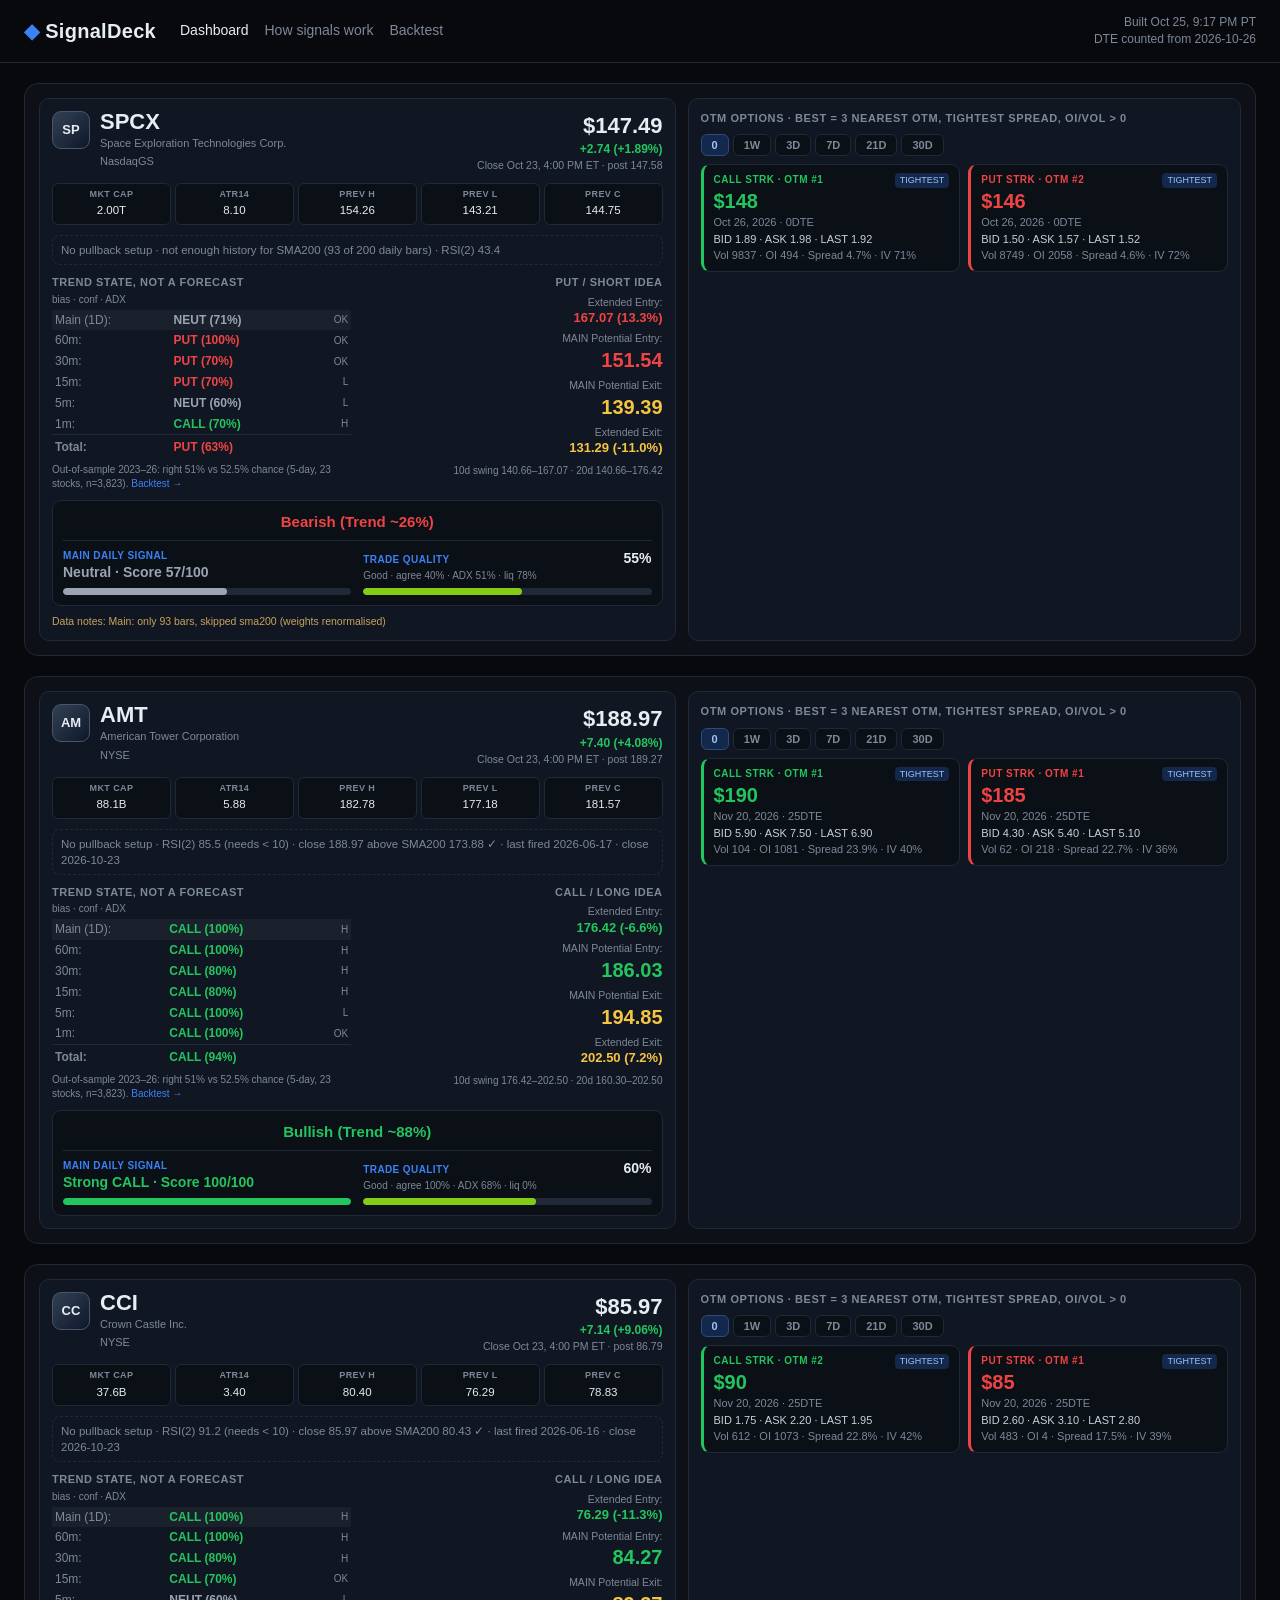
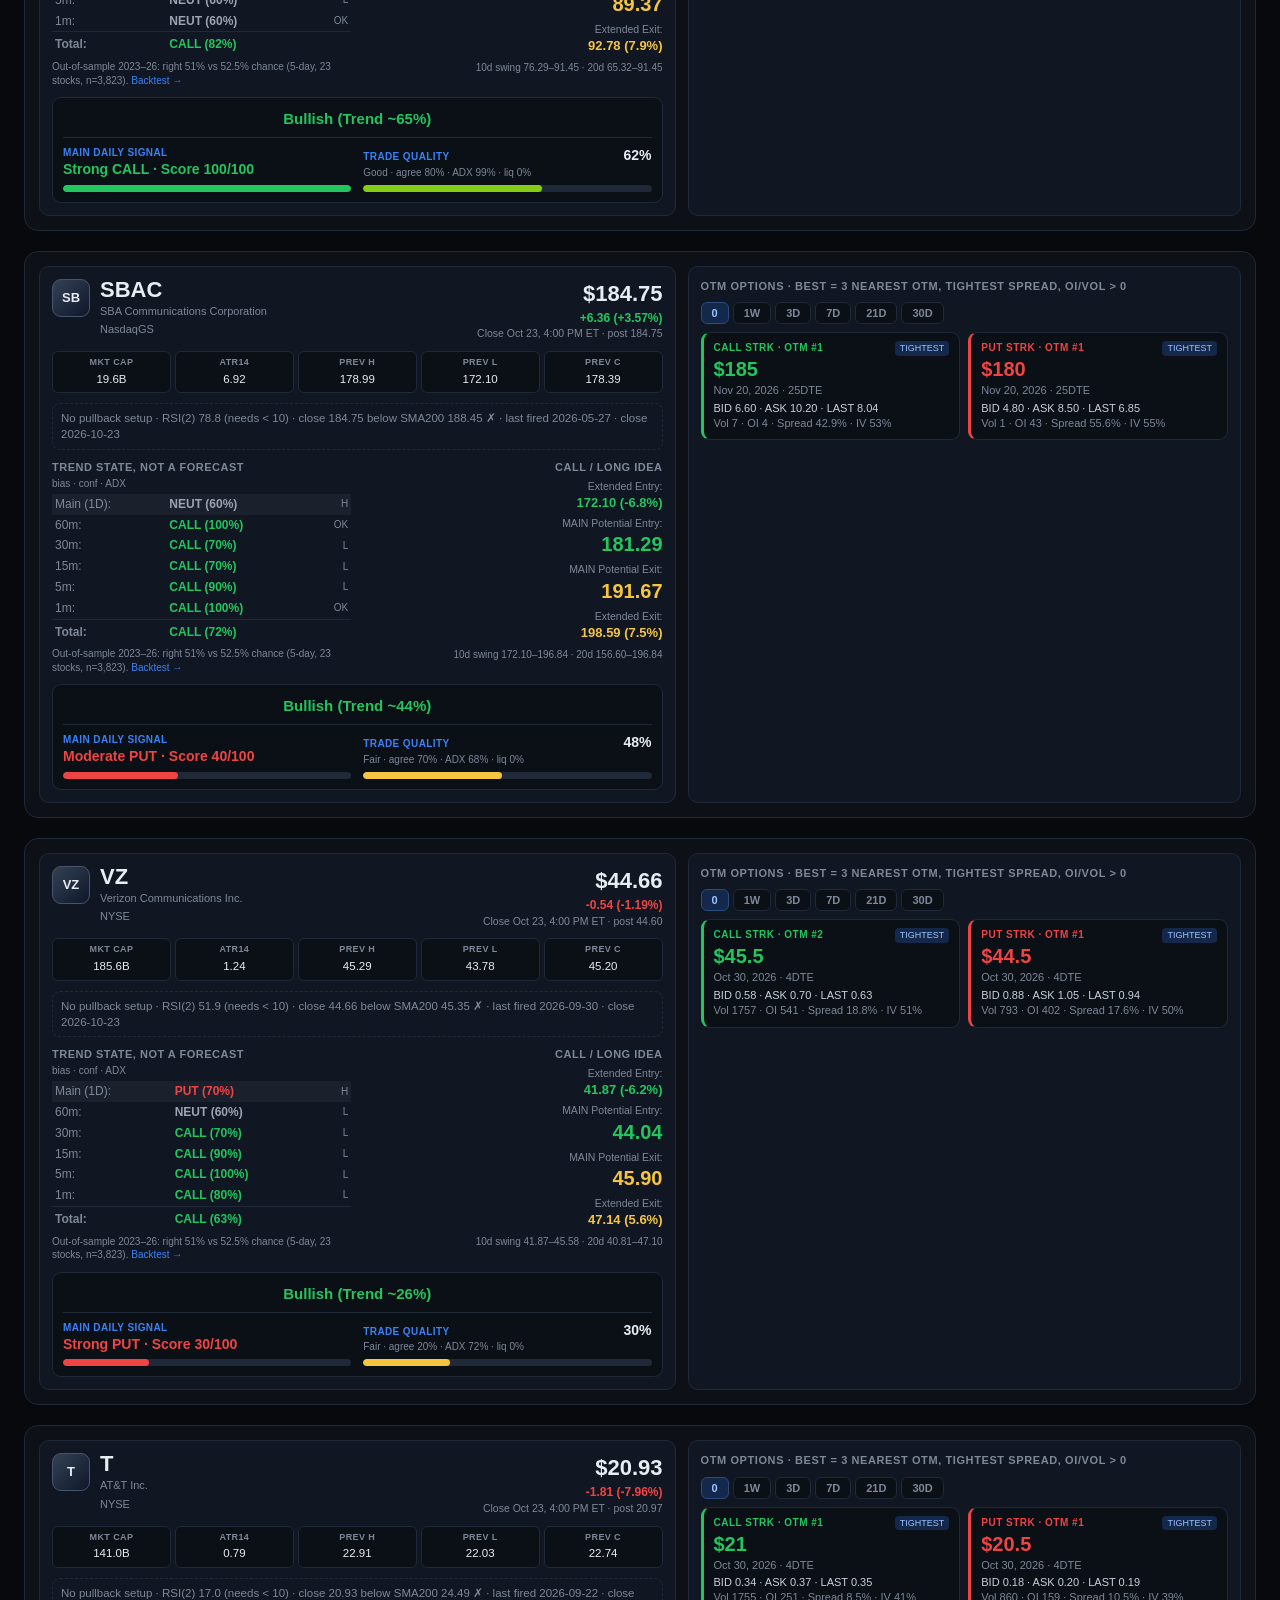
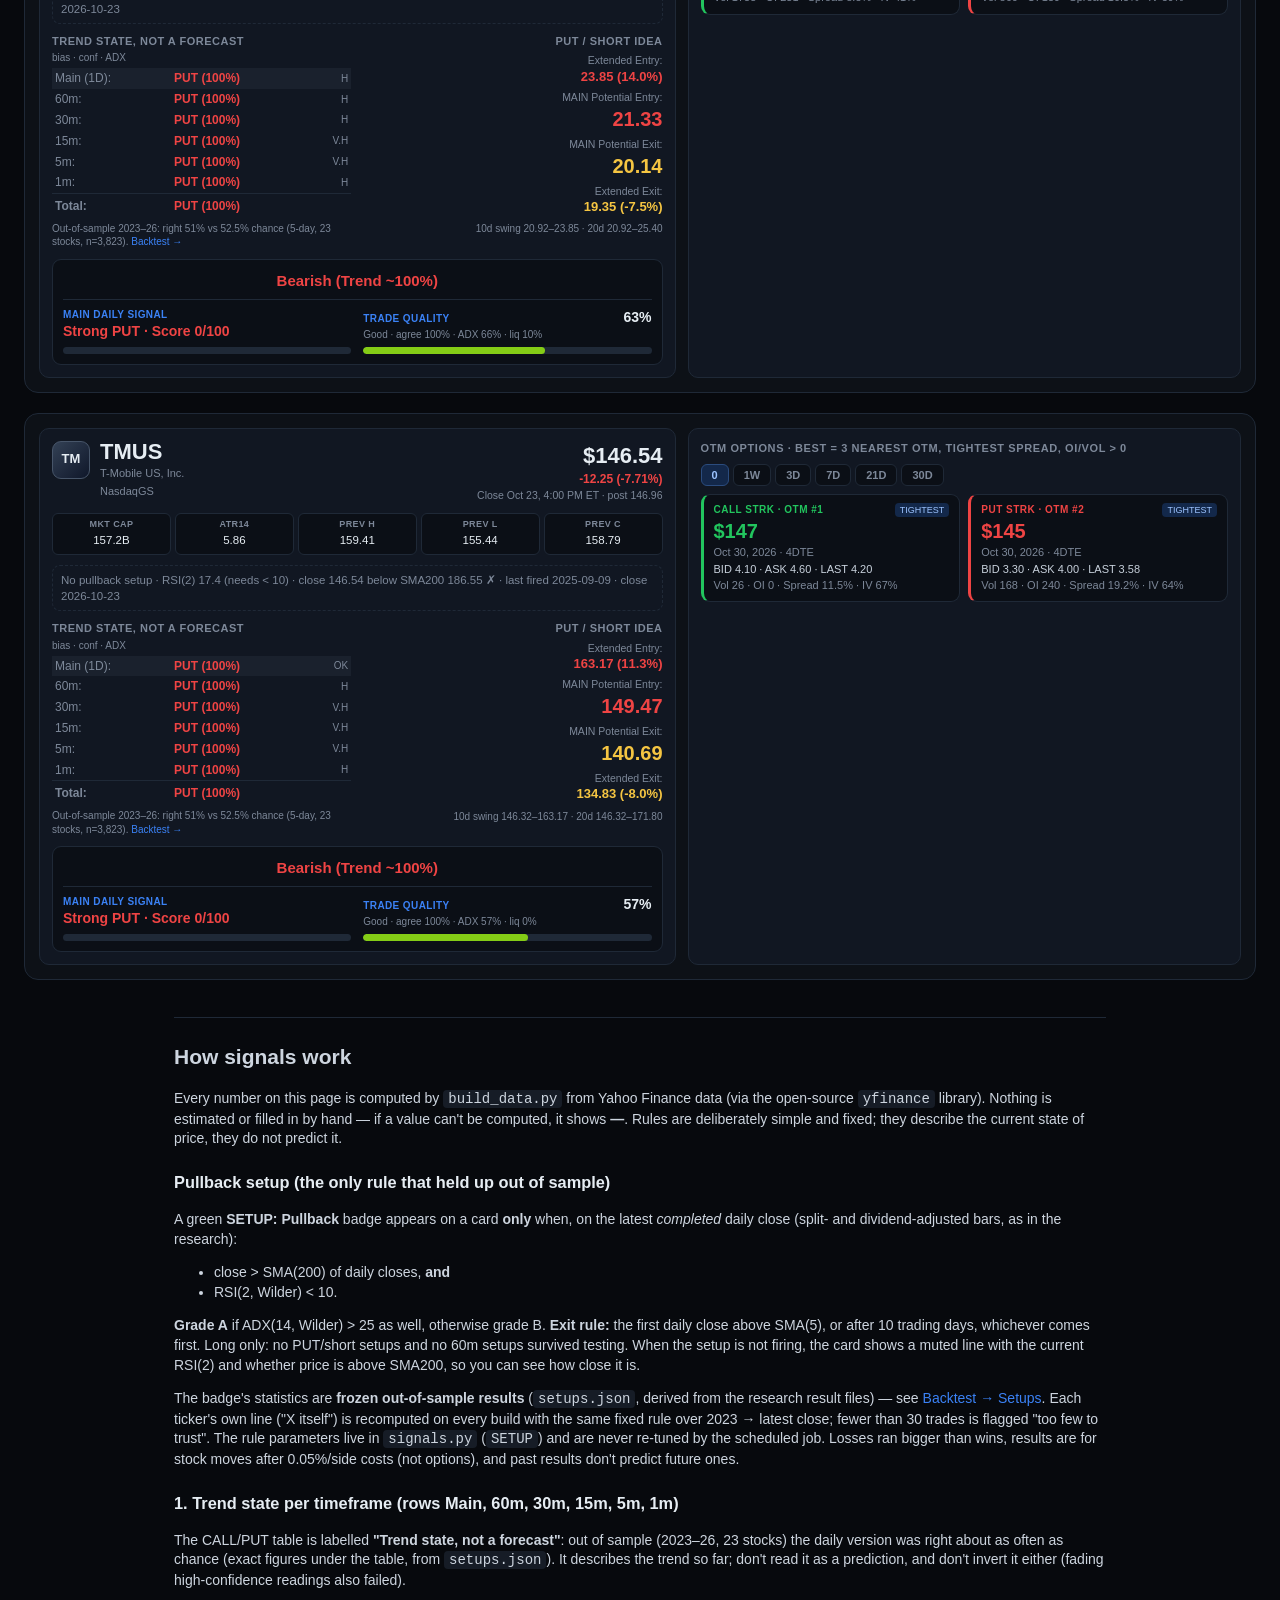
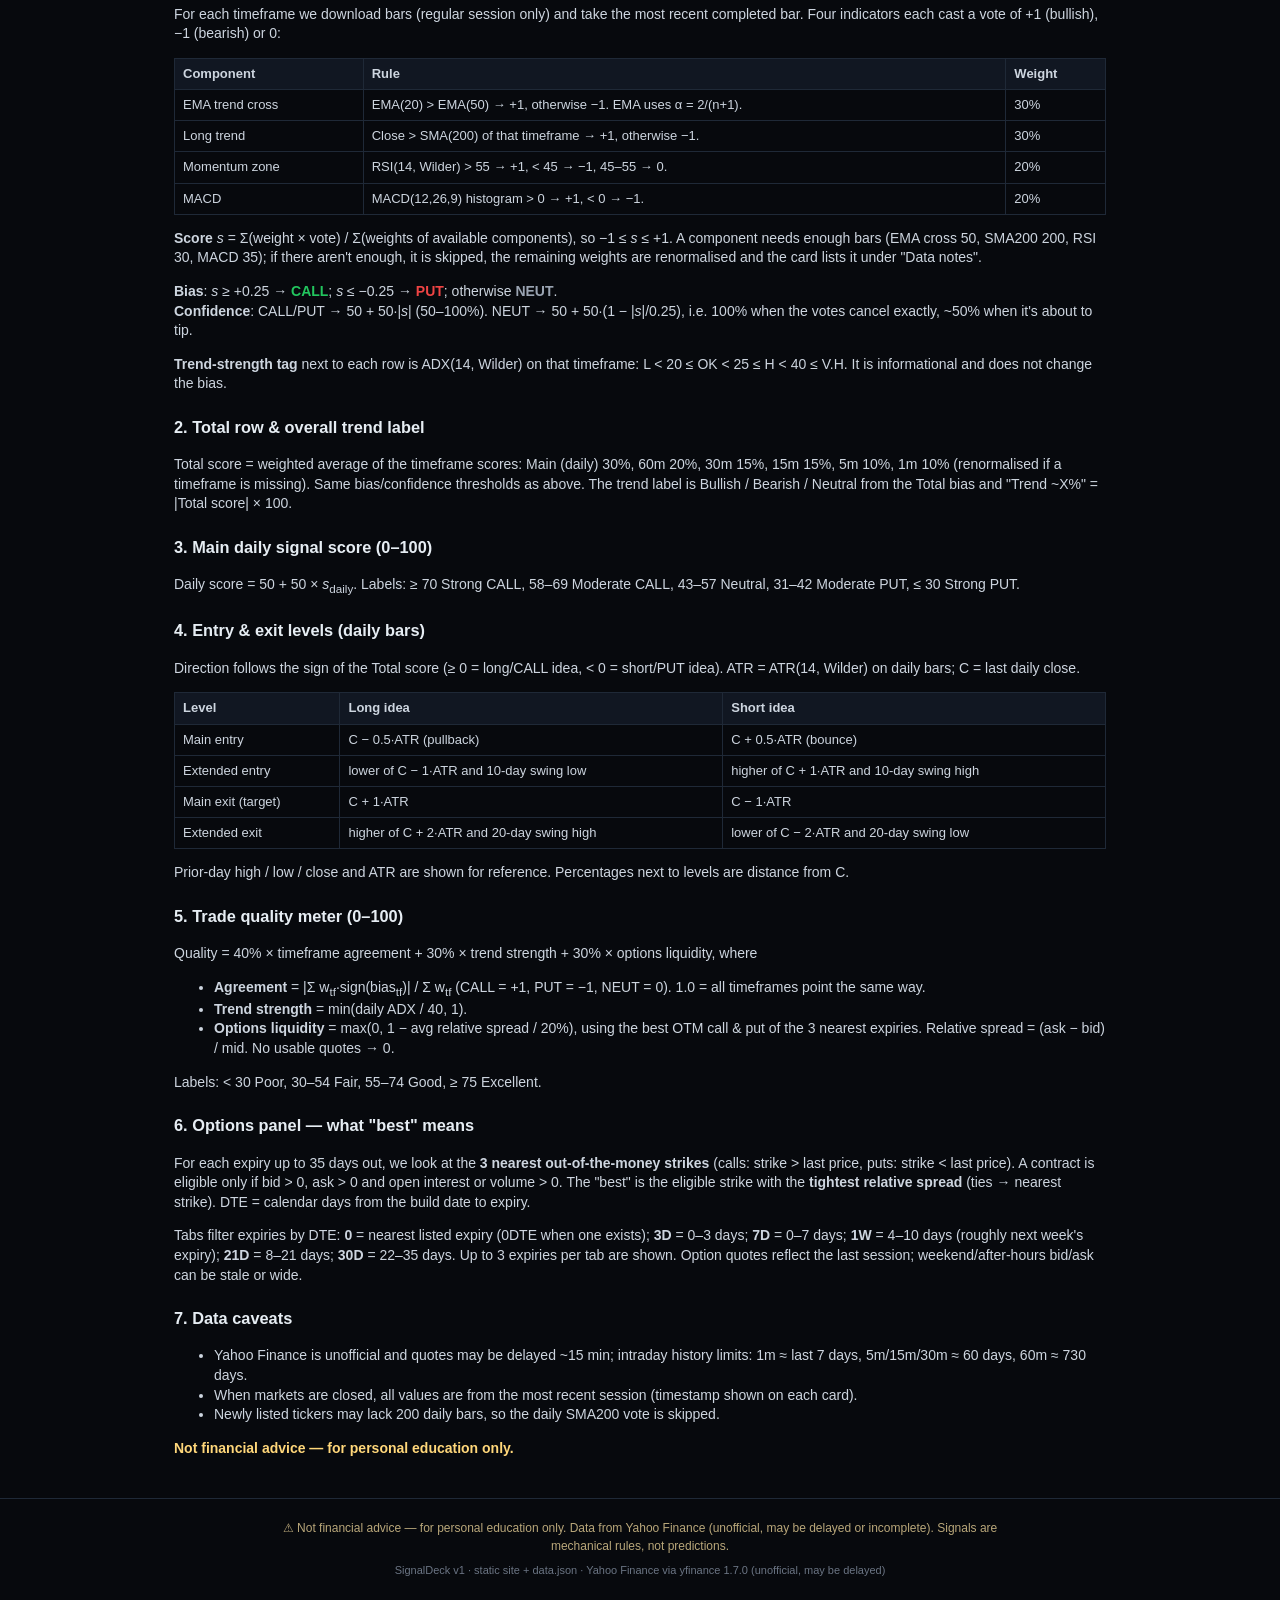
==== commit fe7804dd: "Pullback setup badge (frozen OOS stats), relabel trend table as 'trend state, not a forecast', Setup" ====
--- a/site/index.html
+++ b/site/index.html
@@ -17,7 +17,17 @@
   <h2>How signals work</h2>
   <p>Every number on this page is computed by <code>build_data.py</code> from Yahoo Finance data (via the open-source <code>yfinance</code> library). Nothing is estimated or filled in by hand — if a value can't be computed, it shows <b>—</b>. Rules are deliberately simple and fixed; they describe the current state of price, they do not predict it.</p>
 
-  <h3>1. Per-timeframe bias (rows Main, 60m, 30m, 15m, 5m, 1m)</h3>
+  <h3>Pullback setup (the only rule that held up out of sample)</h3>
+  <p>A green <b>SETUP: Pullback</b> badge appears on a card <b>only</b> when, on the latest <i>completed</i> daily close (split- and dividend-adjusted bars, as in the research):</p>
+  <ul>
+    <li>close &gt; SMA(200) of daily closes, <b>and</b></li>
+    <li>RSI(2, Wilder) &lt; 10.</li>
+  </ul>
+  <p><b>Grade A</b> if ADX(14, Wilder) &gt; 25 as well, otherwise grade B. <b>Exit rule:</b> the first daily close above SMA(5), or after 10 trading days, whichever comes first. Long only: no PUT/short setups and no 60m setups survived testing. When the setup is not firing, the card shows a muted line with the current RSI(2) and whether price is above SMA200, so you can see how close it is.</p>
+  <p>The badge's statistics are <b>frozen out-of-sample results</b> (<code>setups.json</code>, derived from the research result files) — see <a href="backtest.html#setups">Backtest → Setups</a>. Each ticker's own line ("X itself") is recomputed on every build with the same fixed rule over 2023 → latest close; fewer than 30 trades is flagged "too few to trust". The rule parameters live in <code>signals.py</code> (<code>SETUP</code>) and are never re-tuned by the scheduled job. Losses ran bigger than wins, results are for stock moves after 0.05%/side costs (not options), and past results don't predict future ones.</p>
+
+  <h3>1. Trend state per timeframe (rows Main, 60m, 30m, 15m, 5m, 1m)</h3>
+  <p>The CALL/PUT table is labelled <b>"Trend state, not a forecast"</b>: out of sample (2023–26, 23 stocks) the daily version was right about as often as chance (exact figures under the table, from <code>setups.json</code>). It describes the trend so far; don't read it as a prediction, and don't invert it either (fading high-confidence readings also failed).</p>
   <p>For each timeframe we download bars (regular session only) and take the most recent completed bar. Four indicators each cast a vote of +1 (bullish), −1 (bearish) or 0:</p>
   <table class="rules">
     <tr><th>Component</th><th>Rule</th><th>Weight</th></tr>
--- a/site/style.css
+++ b/site/style.css
@@ -110,3 +110,20 @@
   .bt-sum{padding:12px}.bt-sum .lead{font-size:14px}
 }
 .tkc .few{display:block;width:max-content;margin:3px 0 0}
+/* trend-state footnote + Pullback setup */
+.sig .sub{margin:-2px 0 3px}
+.sig-oos{font-size:10px;color:var(--muted);margin-top:5px;line-height:1.35;white-space:normal}
+.setup{border-radius:8px;margin:0 0 10px;font-size:11.5px}
+.setup.off{color:var(--muted);border:1px dashed var(--line);padding:6px 8px}
+.setup.on{border:1px solid #15803d;background:rgba(34,197,94,.07);padding:8px 10px}
+.setup .sh{display:flex;flex-wrap:wrap;gap:8px;align-items:center;margin-bottom:4px}
+.sbadge{background:var(--green);color:#04120a;font-weight:800;font-size:11px;letter-spacing:.4px;border-radius:5px;padding:2px 7px}
+.setup .why{margin:2px 0}
+.setup .st{border-collapse:collapse;width:100%;margin:6px 0;font-size:11px}
+.setup .st th,.setup .st td{padding:3px 5px;border-bottom:1px solid var(--line);text-align:left;white-space:nowrap}
+.setup .st th{color:var(--muted);font-weight:700;font-size:10px}
+.setup .st tr.me td{background:rgba(34,197,94,.10)}
+.setup .own{margin:4px 0}.setup .own div{margin-left:8px}
+.setup .warnline{color:#f5c542;font-size:10.5px;margin-top:4px}
+.bt-t td.ok{color:var(--green);font-weight:700}.bt-t td.no{color:var(--red)}
+.note-box{border:1px solid #6b5313;background:#1c1606;color:#f5d77a;border-radius:8px;padding:8px 12px;font-size:12.5px;margin:6px 0 10px}
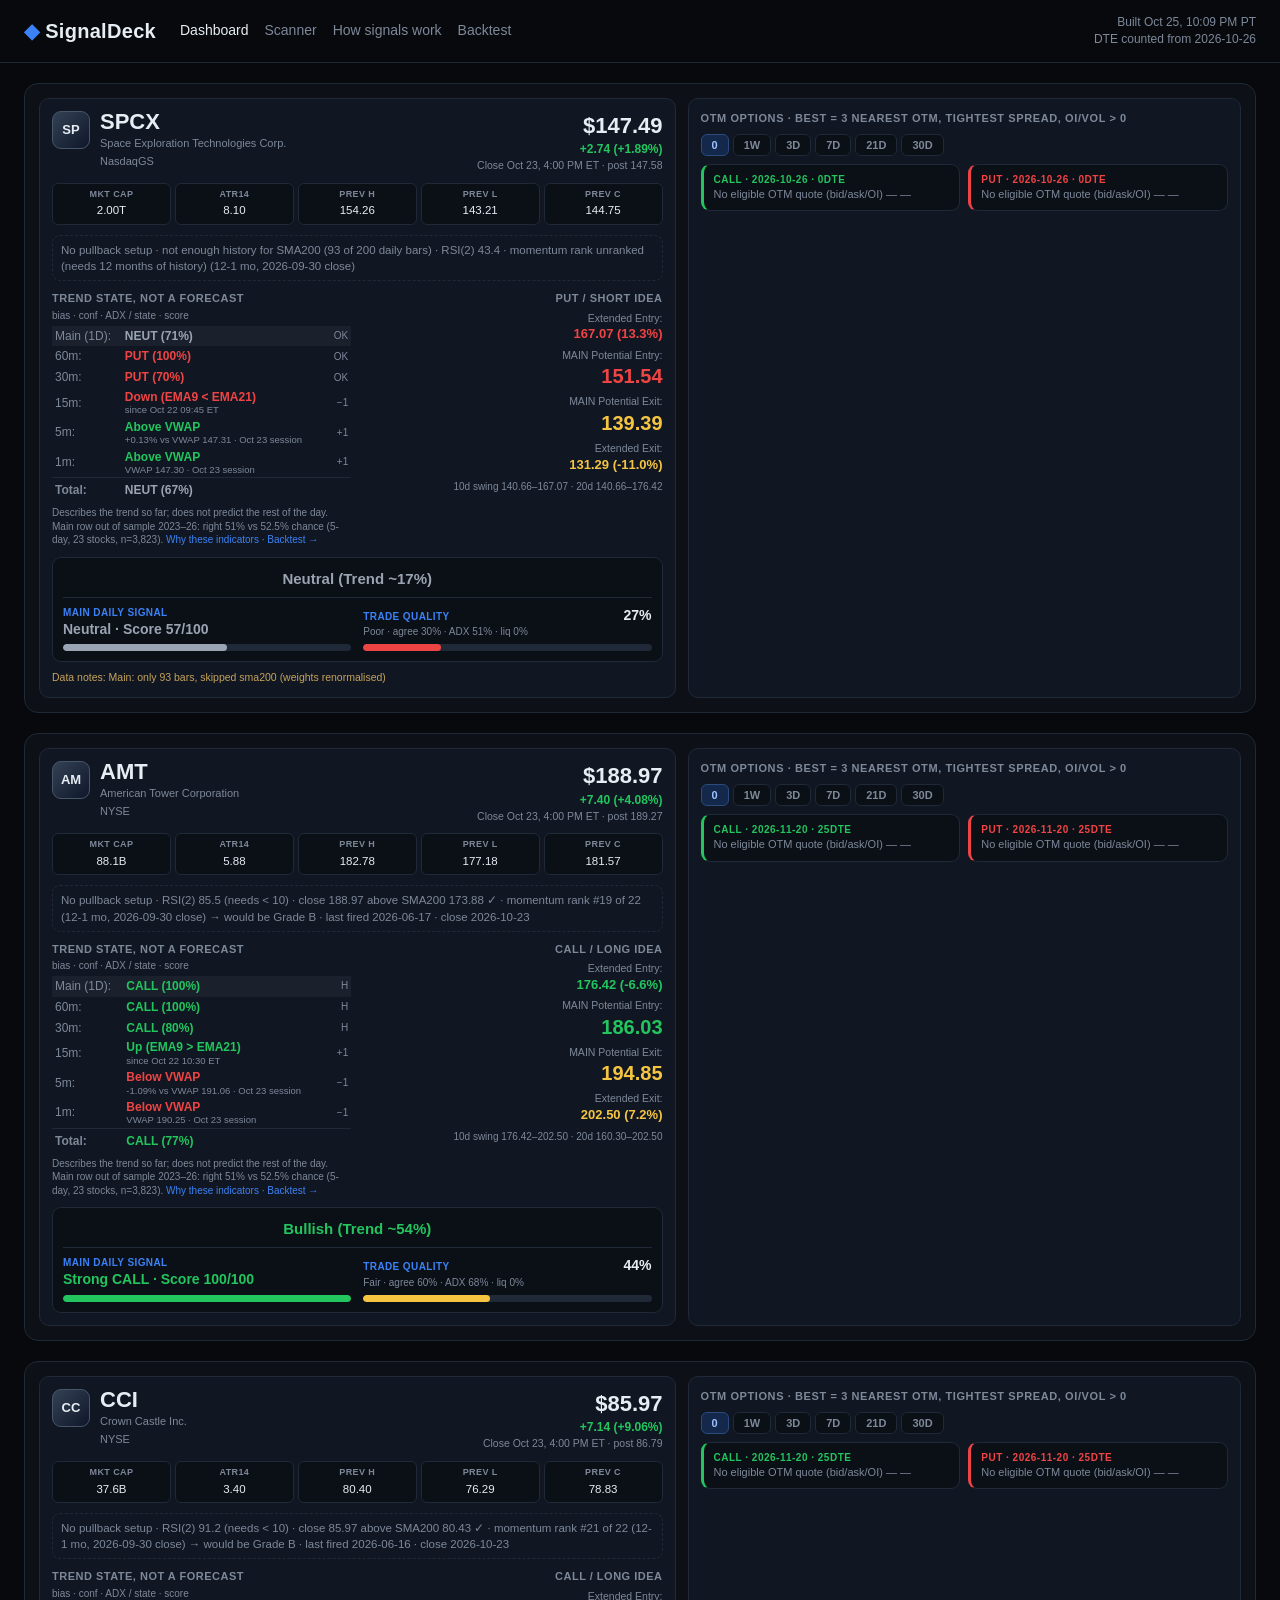
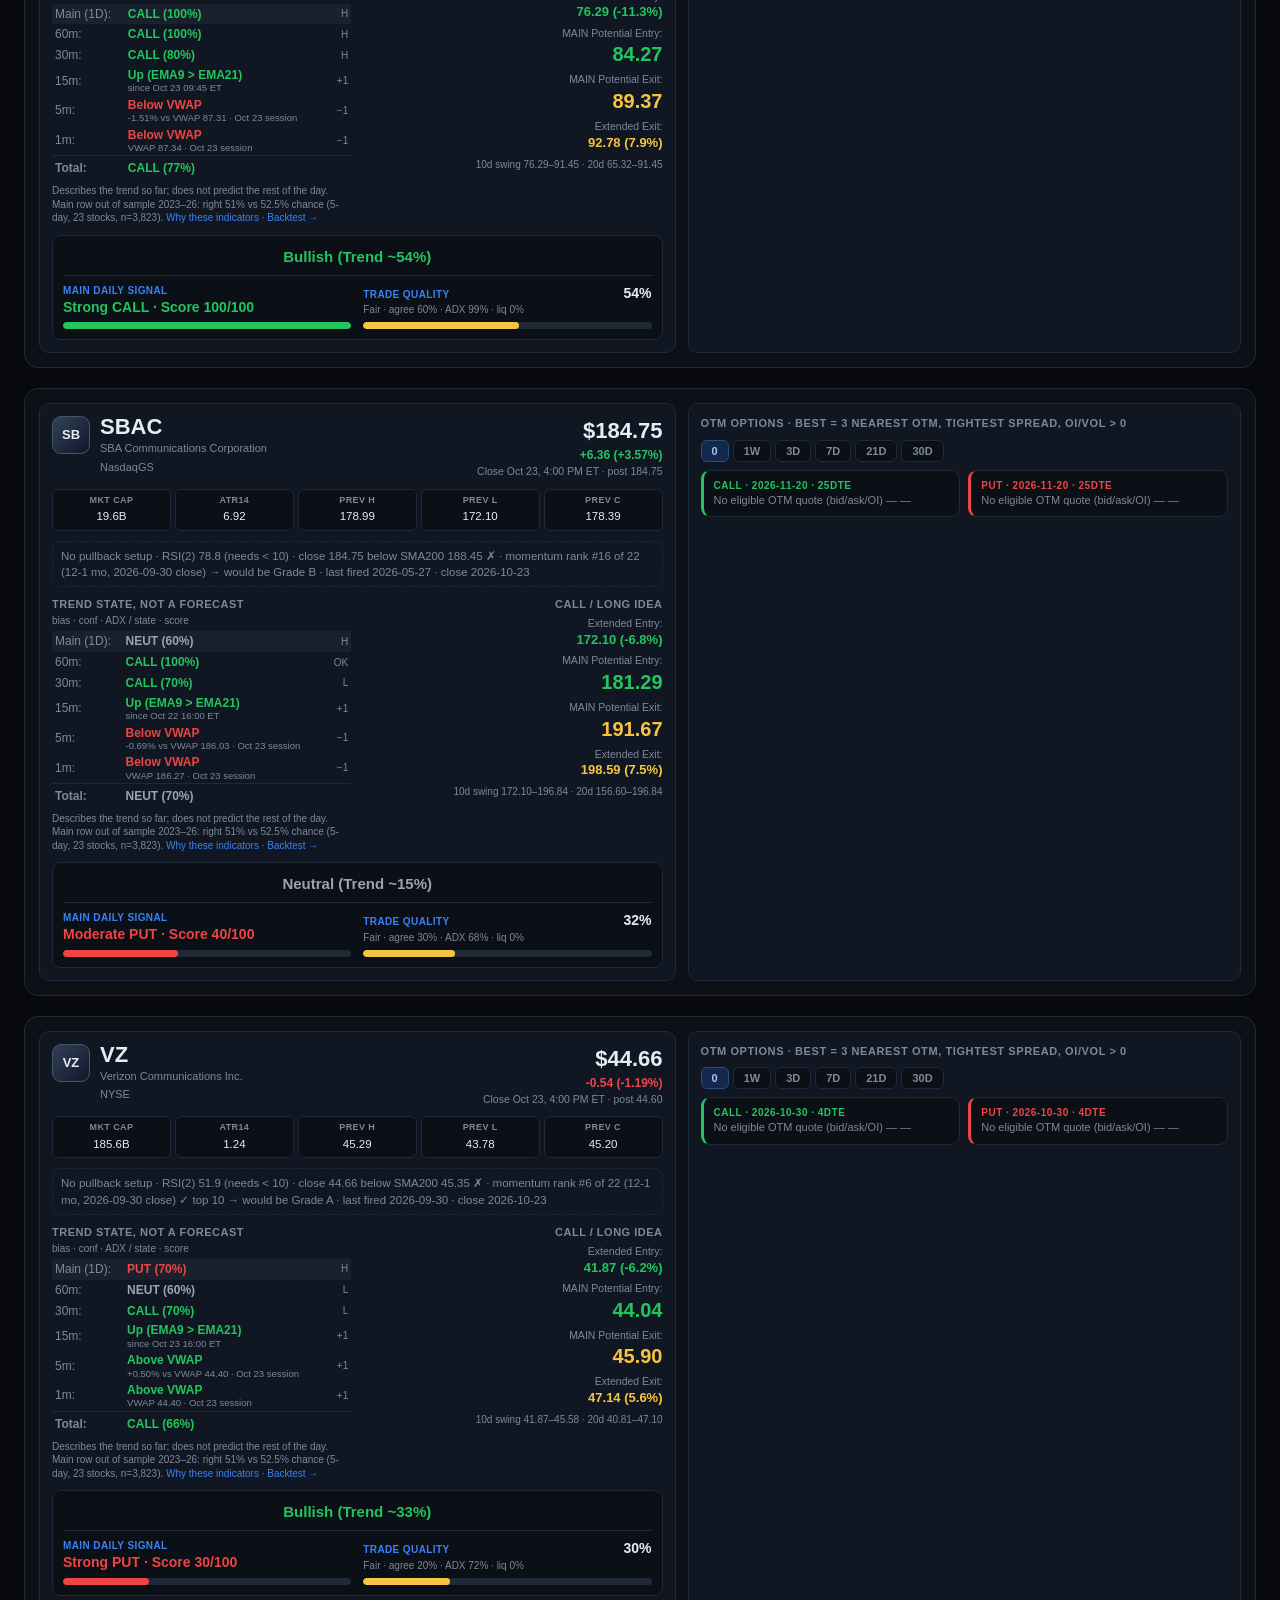
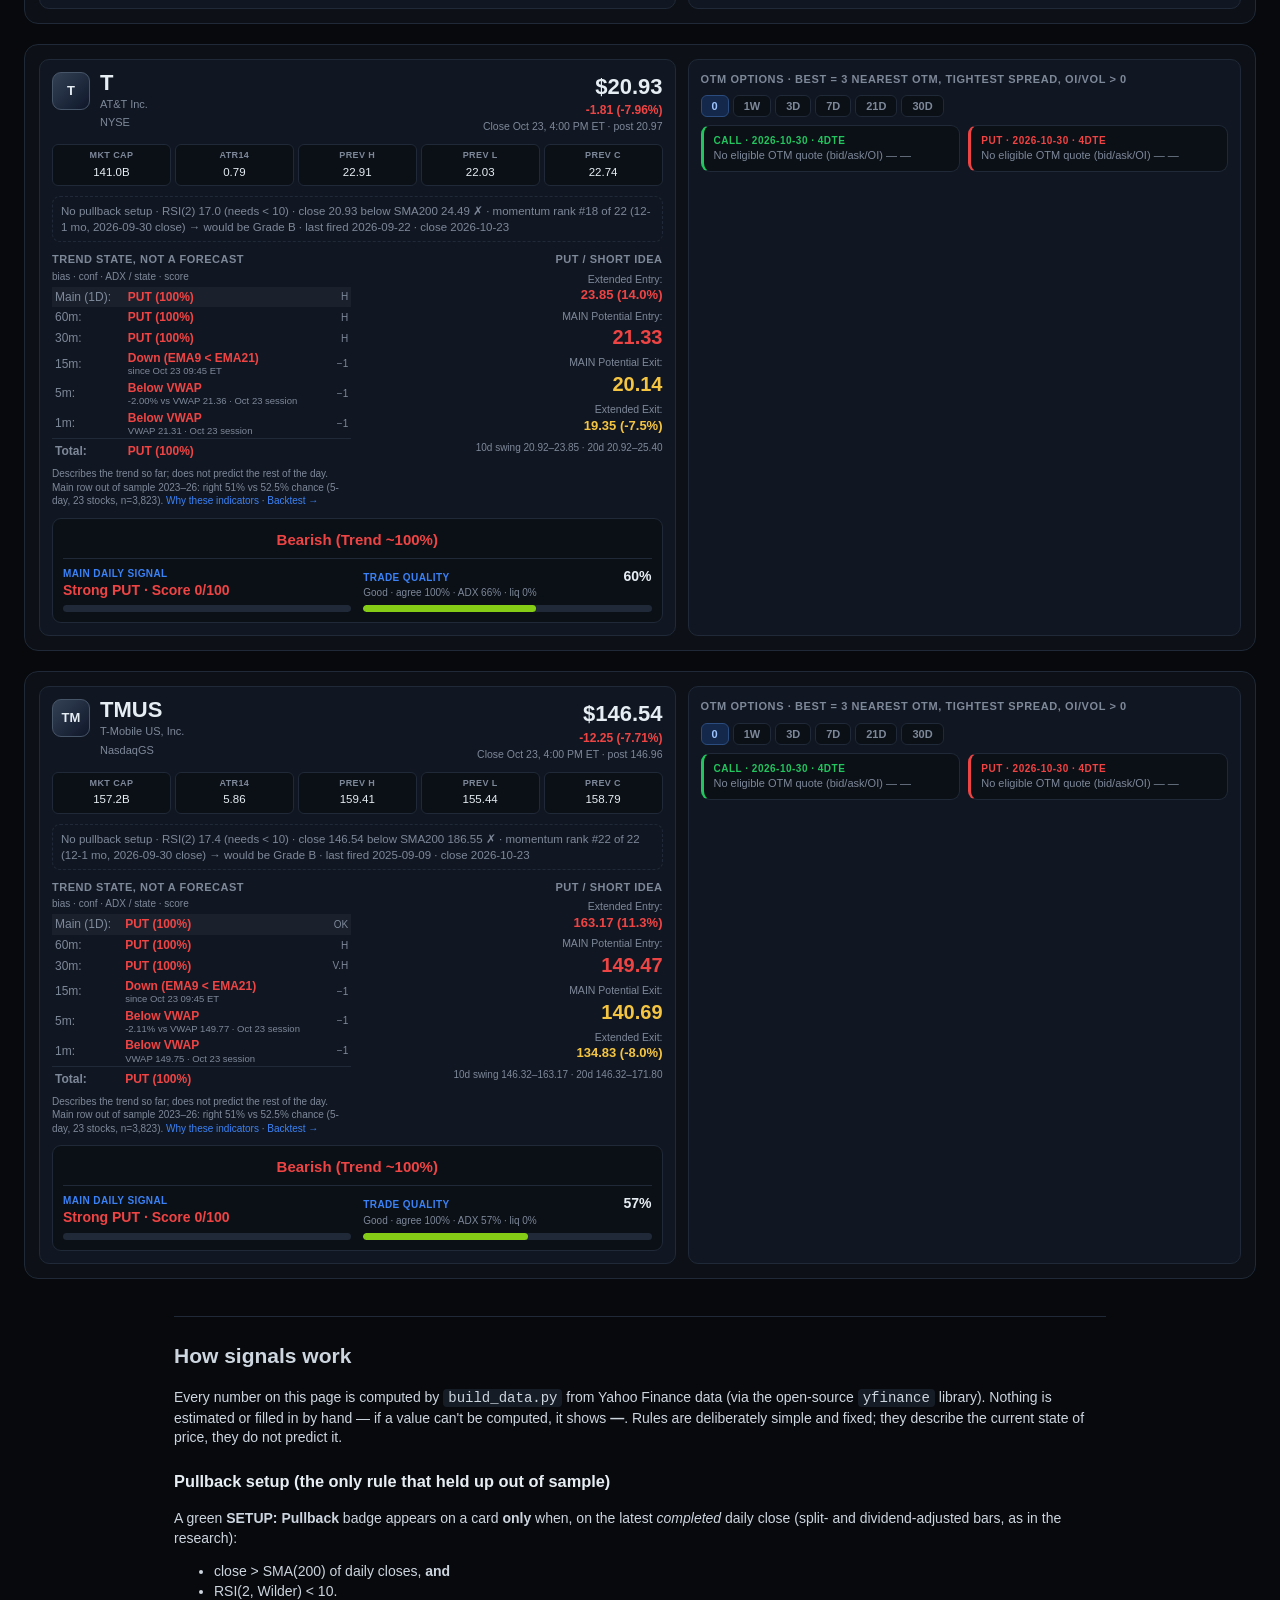
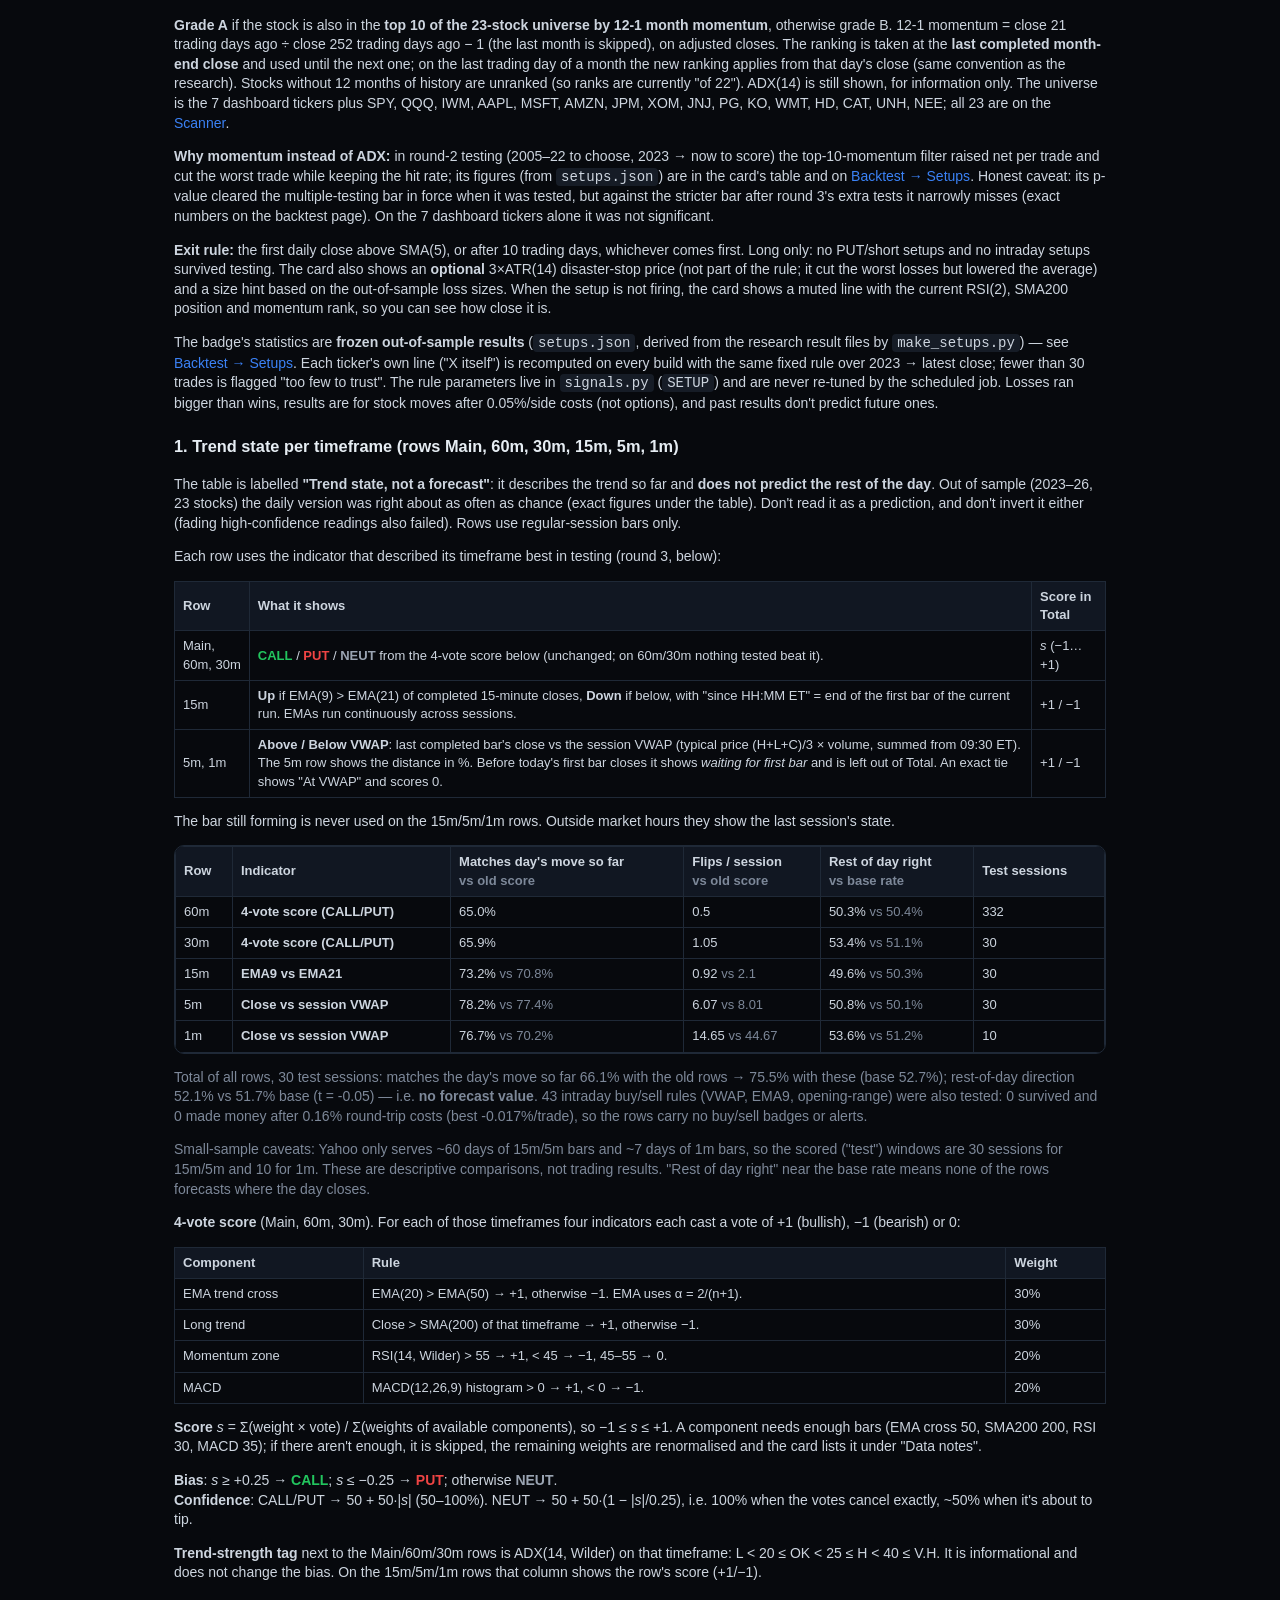
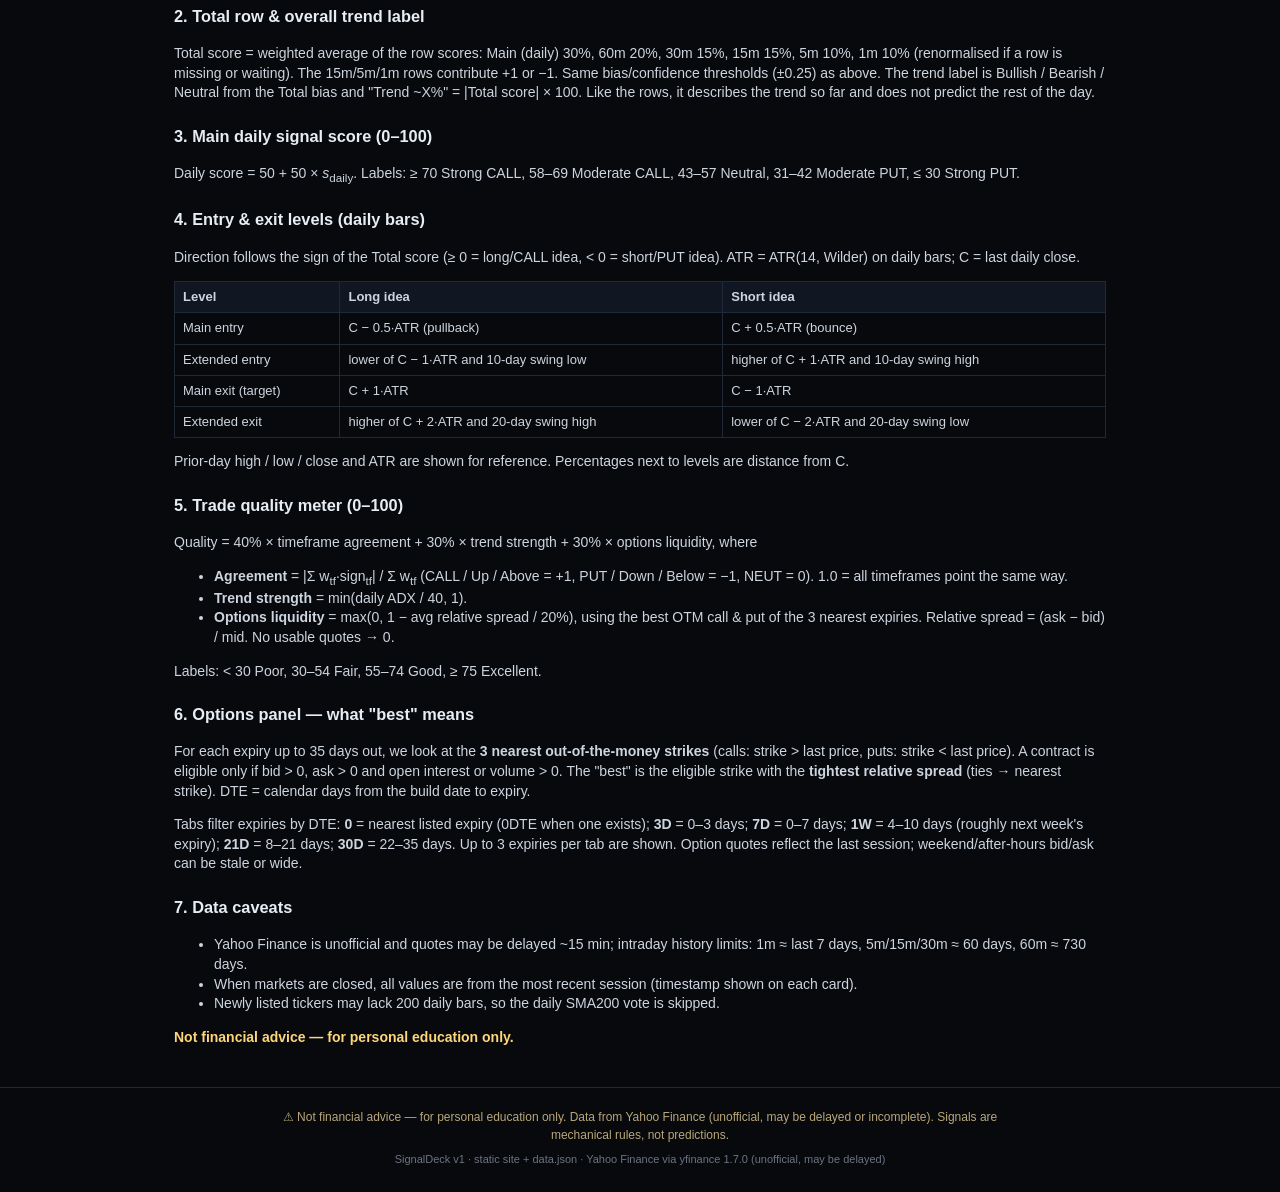
==== commit 34a83cd8: "Momentum Grade A (top-10 12-1 rank), 23-stock scanner, EMA9/21 + VWAP intraday state rows - Grade A " ====
--- a/site/index.html
+++ b/site/index.html
@@ -9,7 +9,7 @@
 <body>
 <header class="top">
   <div class="brand"><span class="logo">◆</span> SignalDeck</div>
-  <nav><a href="#cards" class="on">Dashboard</a><a href="#how">How signals work</a><a href="backtest.html">Backtest</a></nav>
+  <nav><a href="index.html#cards" class="on">Dashboard</a><a href="scanner.html">Scanner</a><a href="#how">How signals work</a><a href="backtest.html">Backtest</a></nav>
   <div class="meta" id="meta">loading…</div>
 </header>
 <main id="cards" class="cards"></main>
@@ -23,12 +23,24 @@
     <li>close &gt; SMA(200) of daily closes, <b>and</b></li>
     <li>RSI(2, Wilder) &lt; 10.</li>
   </ul>
-  <p><b>Grade A</b> if ADX(14, Wilder) &gt; 25 as well, otherwise grade B. <b>Exit rule:</b> the first daily close above SMA(5), or after 10 trading days, whichever comes first. Long only: no PUT/short setups and no 60m setups survived testing. When the setup is not firing, the card shows a muted line with the current RSI(2) and whether price is above SMA200, so you can see how close it is.</p>
-  <p>The badge's statistics are <b>frozen out-of-sample results</b> (<code>setups.json</code>, derived from the research result files) — see <a href="backtest.html#setups">Backtest → Setups</a>. Each ticker's own line ("X itself") is recomputed on every build with the same fixed rule over 2023 → latest close; fewer than 30 trades is flagged "too few to trust". The rule parameters live in <code>signals.py</code> (<code>SETUP</code>) and are never re-tuned by the scheduled job. Losses ran bigger than wins, results are for stock moves after 0.05%/side costs (not options), and past results don't predict future ones.</p>
+  <p><b>Grade A</b> if the stock is also in the <b>top 10 of the 23-stock universe by 12-1 month momentum</b>, otherwise grade B. 12-1 momentum = close 21 trading days ago ÷ close 252 trading days ago − 1 (the last month is skipped), on adjusted closes. The ranking is taken at the <b>last completed month-end close</b> and used until the next one; on the last trading day of a month the new ranking applies from that day's close (same convention as the research). Stocks without 12 months of history are unranked (so ranks are currently "of 22"). ADX(14) is still shown, for information only. The universe is the 7 dashboard tickers plus SPY, QQQ, IWM, AAPL, MSFT, AMZN, JPM, XOM, JNJ, PG, KO, WMT, HD, CAT, UNH, NEE; all 23 are on the <a href="scanner.html">Scanner</a>.</p>
+  <p><b>Why momentum instead of ADX:</b> in round-2 testing (2005–22 to choose, 2023 → now to score) the top-10-momentum filter raised net per trade and cut the worst trade while keeping the hit rate; its figures (from <code>setups.json</code>) are in the card's table and on <a href="backtest.html#setups">Backtest → Setups</a>. Honest caveat: its p-value cleared the multiple-testing bar in force when it was tested, but against the stricter bar after round 3's extra tests it narrowly misses (exact numbers on the backtest page). On the 7 dashboard tickers alone it was not significant.</p>
+  <p><b>Exit rule:</b> the first daily close above SMA(5), or after 10 trading days, whichever comes first. Long only: no PUT/short setups and no intraday setups survived testing. The card also shows an <b>optional</b> 3×ATR(14) disaster-stop price (not part of the rule; it cut the worst losses but lowered the average) and a size hint based on the out-of-sample loss sizes. When the setup is not firing, the card shows a muted line with the current RSI(2), SMA200 position and momentum rank, so you can see how close it is.</p>
+  <p>The badge's statistics are <b>frozen out-of-sample results</b> (<code>setups.json</code>, derived from the research result files by <code>make_setups.py</code>) — see <a href="backtest.html#setups">Backtest → Setups</a>. Each ticker's own line ("X itself") is recomputed on every build with the same fixed rule over 2023 → latest close; fewer than 30 trades is flagged "too few to trust". The rule parameters live in <code>signals.py</code> (<code>SETUP</code>) and are never re-tuned by the scheduled job. Losses ran bigger than wins, results are for stock moves after 0.05%/side costs (not options), and past results don't predict future ones.</p>
 
-  <h3>1. Trend state per timeframe (rows Main, 60m, 30m, 15m, 5m, 1m)</h3>
-  <p>The CALL/PUT table is labelled <b>"Trend state, not a forecast"</b>: out of sample (2023–26, 23 stocks) the daily version was right about as often as chance (exact figures under the table, from <code>setups.json</code>). It describes the trend so far; don't read it as a prediction, and don't invert it either (fading high-confidence readings also failed).</p>
-  <p>For each timeframe we download bars (regular session only) and take the most recent completed bar. Four indicators each cast a vote of +1 (bullish), −1 (bearish) or 0:</p>
+  <h3 id="how-rows">1. Trend state per timeframe (rows Main, 60m, 30m, 15m, 5m, 1m)</h3>
+  <p>The table is labelled <b>"Trend state, not a forecast"</b>: it describes the trend so far and <b>does not predict the rest of the day</b>. Out of sample (2023–26, 23 stocks) the daily version was right about as often as chance (exact figures under the table). Don't read it as a prediction, and don't invert it either (fading high-confidence readings also failed). Rows use regular-session bars only.</p>
+  <p>Each row uses the indicator that described its timeframe best in testing (round 3, below):</p>
+  <table class="rules">
+    <tr><th>Row</th><th>What it shows</th><th>Score in Total</th></tr>
+    <tr><td>Main, 60m, 30m</td><td><span class="call">CALL</span> / <span class="put">PUT</span> / <span class="neut">NEUT</span> from the 4-vote score below (unchanged; on 60m/30m nothing tested beat it).</td><td><i>s</i> (−1…+1)</td></tr>
+    <tr><td>15m</td><td><b>Up</b> if EMA(9) &gt; EMA(21) of completed 15-minute closes, <b>Down</b> if below, with "since HH:MM ET" = end of the first bar of the current run. EMAs run continuously across sessions.</td><td>+1 / −1</td></tr>
+    <tr><td>5m, 1m</td><td><b>Above / Below VWAP</b>: last completed bar's close vs the session VWAP (typical price (H+L+C)/3 × volume, summed from 09:30 ET). The 5m row shows the distance in %. Before today's first bar closes it shows <i>waiting for first bar</i> and is left out of Total. An exact tie shows "At VWAP" and scores 0.</td><td>+1 / −1</td></tr>
+  </table>
+  <p>The bar still forming is never used on the 15m/5m/1m rows. Outside market hours they show the last session's state.</p>
+  <div id="rows-evidence"></div>
+  <p class="muted">Small-sample caveats: Yahoo only serves ~60 days of 15m/5m bars and ~7 days of 1m bars, so the scored ("test") windows are 30 sessions for 15m/5m and 10 for 1m. These are descriptive comparisons, not trading results. "Rest of day right" near the base rate means none of the rows forecasts where the day closes.</p>
+  <p><b>4-vote score</b> (Main, 60m, 30m). For each of those timeframes four indicators each cast a vote of +1 (bullish), −1 (bearish) or 0:</p>
   <table class="rules">
     <tr><th>Component</th><th>Rule</th><th>Weight</th></tr>
     <tr><td>EMA trend cross</td><td>EMA(20) &gt; EMA(50) → +1, otherwise −1. EMA uses α = 2/(n+1).</td><td>30%</td></tr>
@@ -39,10 +51,10 @@
   <p><b>Score</b> <i>s</i> = Σ(weight × vote) / Σ(weights of available components), so −1 ≤ <i>s</i> ≤ +1. A component needs enough bars (EMA cross 50, SMA200 200, RSI 30, MACD 35); if there aren't enough, it is skipped, the remaining weights are renormalised and the card lists it under "Data notes".</p>
   <p><b>Bias</b>: <i>s</i> ≥ +0.25 → <span class="call">CALL</span>; <i>s</i> ≤ −0.25 → <span class="put">PUT</span>; otherwise <span class="neut">NEUT</span>.<br>
   <b>Confidence</b>: CALL/PUT → 50 + 50·|<i>s</i>| (50–100%). NEUT → 50 + 50·(1 − |<i>s</i>|/0.25), i.e. 100% when the votes cancel exactly, ~50% when it's about to tip.</p>
-  <p><b>Trend-strength tag</b> next to each row is ADX(14, Wilder) on that timeframe: L &lt; 20 ≤ OK &lt; 25 ≤ H &lt; 40 ≤ V.H. It is informational and does not change the bias.</p>
+  <p><b>Trend-strength tag</b> next to the Main/60m/30m rows is ADX(14, Wilder) on that timeframe: L &lt; 20 ≤ OK &lt; 25 ≤ H &lt; 40 ≤ V.H. It is informational and does not change the bias. On the 15m/5m/1m rows that column shows the row's score (+1/−1).</p>
 
   <h3>2. Total row &amp; overall trend label</h3>
-  <p>Total score = weighted average of the timeframe scores: Main (daily) 30%, 60m 20%, 30m 15%, 15m 15%, 5m 10%, 1m 10% (renormalised if a timeframe is missing). Same bias/confidence thresholds as above. The trend label is Bullish / Bearish / Neutral from the Total bias and "Trend ~X%" = |Total score| × 100.</p>
+  <p>Total score = weighted average of the row scores: Main (daily) 30%, 60m 20%, 30m 15%, 15m 15%, 5m 10%, 1m 10% (renormalised if a row is missing or waiting). The 15m/5m/1m rows contribute +1 or −1. Same bias/confidence thresholds (±0.25) as above. The trend label is Bullish / Bearish / Neutral from the Total bias and "Trend ~X%" = |Total score| × 100. Like the rows, it describes the trend so far and does not predict the rest of the day.</p>
 
   <h3>3. Main daily signal score (0–100)</h3>
   <p>Daily score = 50 + 50 × <i>s</i><sub>daily</sub>. Labels: ≥ 70 Strong CALL, 58–69 Moderate CALL, 43–57 Neutral, 31–42 Moderate PUT, ≤ 30 Strong PUT.</p>
@@ -61,7 +73,7 @@
   <h3>5. Trade quality meter (0–100)</h3>
   <p>Quality = 40% × timeframe agreement + 30% × trend strength + 30% × options liquidity, where</p>
   <ul>
-    <li><b>Agreement</b> = |Σ w<sub>tf</sub>·sign(bias<sub>tf</sub>)| / Σ w<sub>tf</sub> (CALL = +1, PUT = −1, NEUT = 0). 1.0 = all timeframes point the same way.</li>
+    <li><b>Agreement</b> = |Σ w<sub>tf</sub>·sign<sub>tf</sub>| / Σ w<sub>tf</sub> (CALL / Up / Above = +1, PUT / Down / Below = −1, NEUT = 0). 1.0 = all timeframes point the same way.</li>
     <li><b>Trend strength</b> = min(daily ADX / 40, 1).</li>
     <li><b>Options liquidity</b> = max(0, 1 − avg relative spread / 20%), using the best OTM call &amp; put of the 3 nearest expiries. Relative spread = (ask − bid) / mid. No usable quotes → 0.</li>
   </ul>
--- a/site/style.css
+++ b/site/style.css
@@ -127,3 +127,22 @@
 .setup .warnline{color:#f5c542;font-size:10.5px;margin-top:4px}
 .bt-t td.ok{color:var(--green);font-weight:700}.bt-t td.no{color:var(--red)}
 .note-box{border:1px solid #6b5313;background:#1c1606;color:#f5d77a;border-radius:8px;padding:8px 12px;font-size:12.5px;margin:6px 0 10px}
+/* round-3 rows */
+.sig td.st2{white-space:normal;line-height:1.2}.sig .since{font-size:9.5px;color:var(--muted);font-weight:400}
+/* scanner */
+.sc-list{border:1px solid var(--line);border-radius:10px;overflow:hidden;background:var(--card);font-size:13px}
+.srow{display:grid;grid-template-columns:1.4fr 1fr 1.4fr 1fr 1fr .8fr .8fr;gap:6px;align-items:center;padding:8px 12px;border-bottom:1px solid var(--line)}
+.srow:last-child{border-bottom:0}.srow.sh{background:var(--panel);font-size:11px;color:var(--muted);font-weight:700}
+.srow.fire{background:rgba(34,197,94,.08)}.srow .lab{display:none}
+.srow a{color:var(--text);text-decoration:underline;text-underline-offset:2px}
+.srow .dash{font-size:9.5px;color:var(--muted);border:1px solid var(--line);border-radius:4px;padding:0 4px;margin-left:2px}
+.pill{display:inline-block;font-size:11px;font-weight:800;border-radius:5px;padding:1px 7px}
+.pill.ga{background:var(--green);color:#04120a}.pill.gb{border:1px solid var(--green);color:var(--green)}
+.pill.none,.pill.na{color:var(--muted);border:1px dashed var(--line);font-weight:600}
+.c-m{display:contents}
+@media(max-width:600px){
+  .srow{grid-template-columns:1fr auto;gap:3px 8px;padding:9px 10px}
+  .srow.sh{display:none}.srow .lab{display:inline;color:var(--muted);font-size:11px}
+  .c-st{justify-self:end}.c-px{grid-column:1/-1;font-size:12.5px}
+  .c-m{display:flex;flex-wrap:wrap;gap:2px 12px;grid-column:1/-1;font-size:12px}
+}
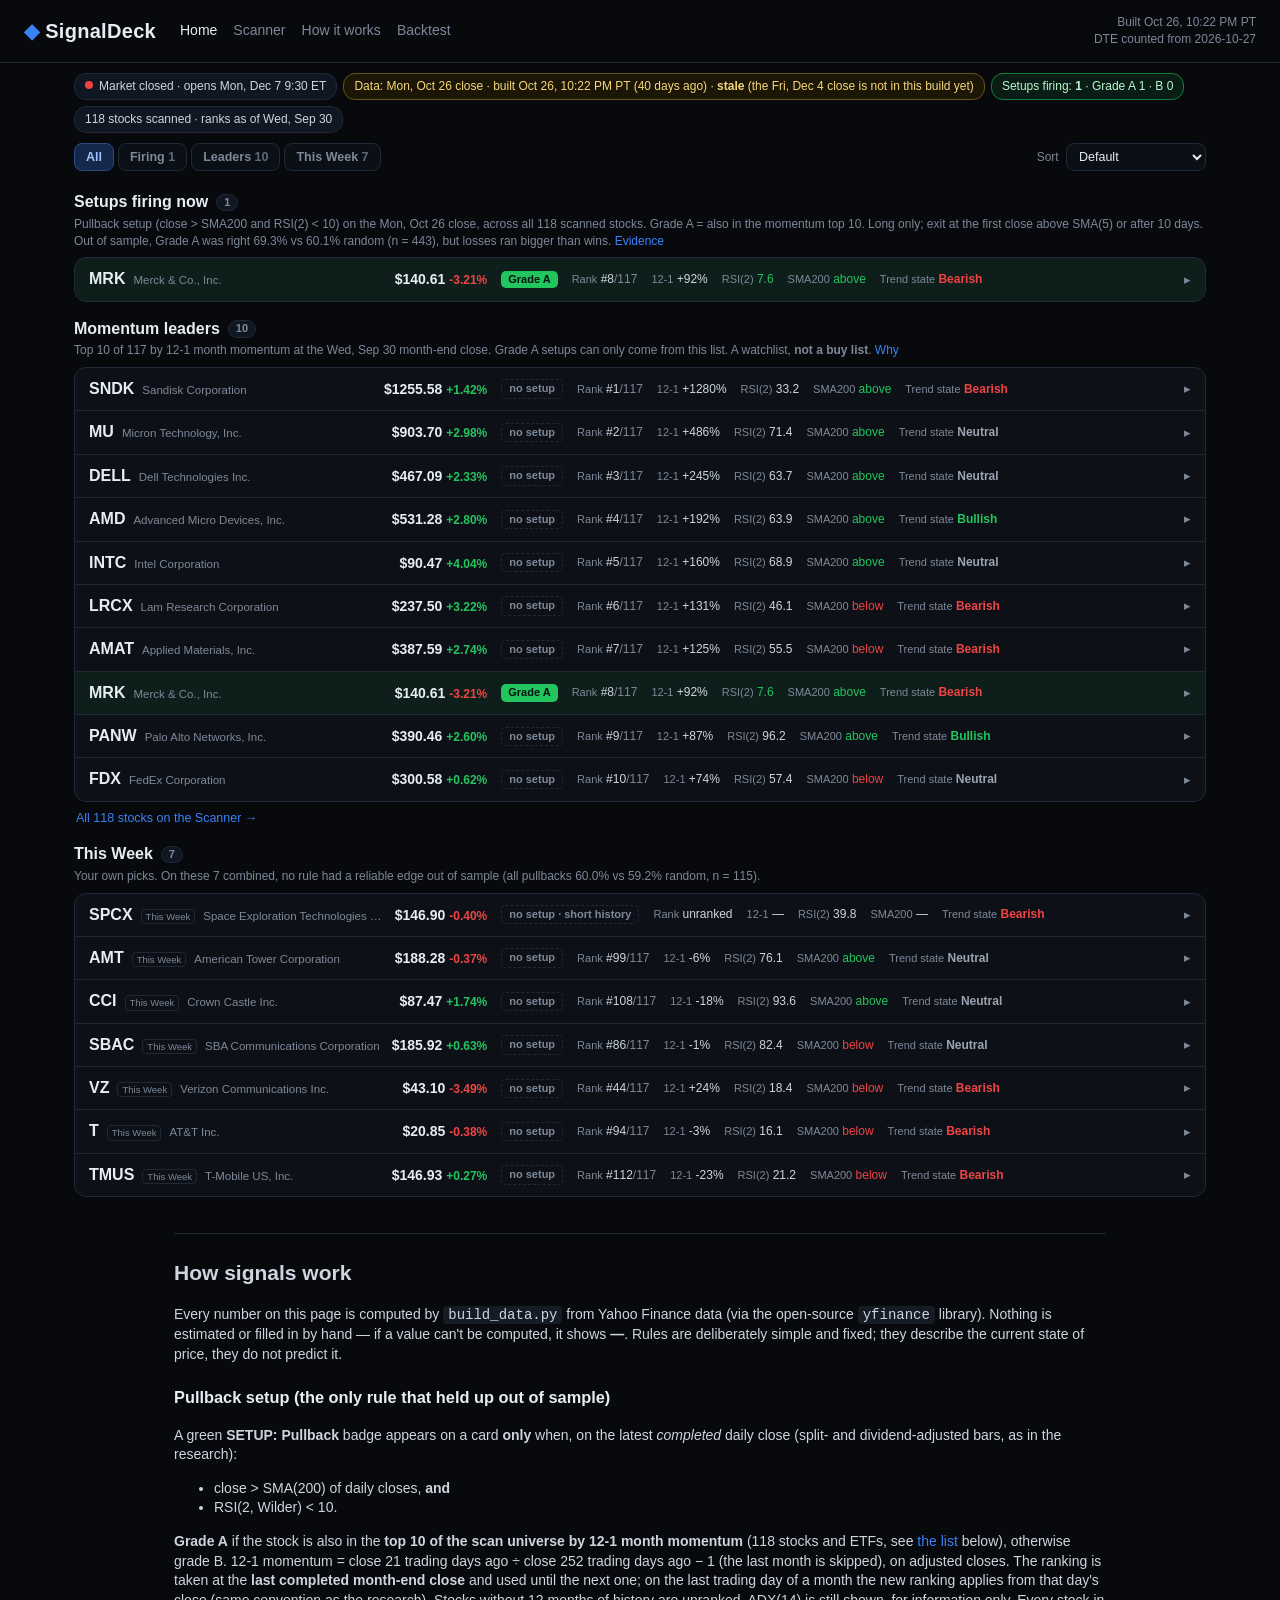
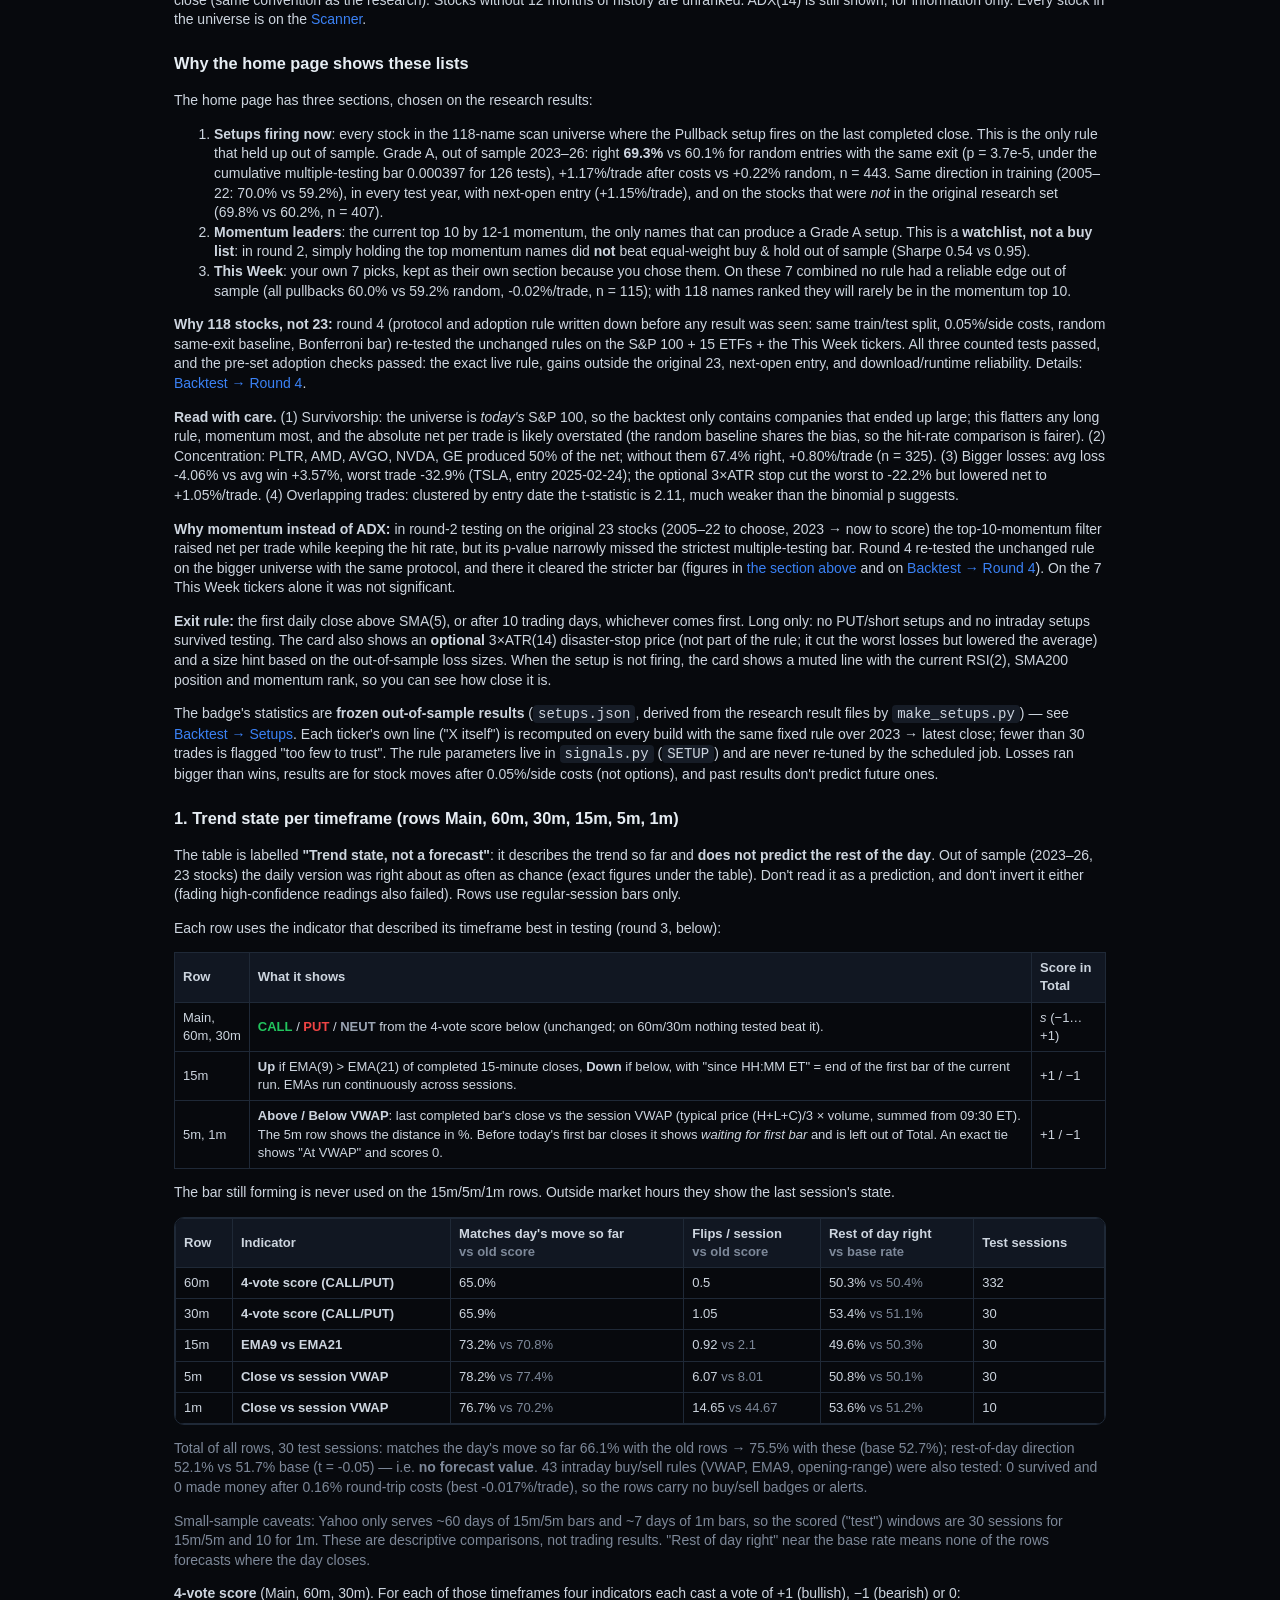
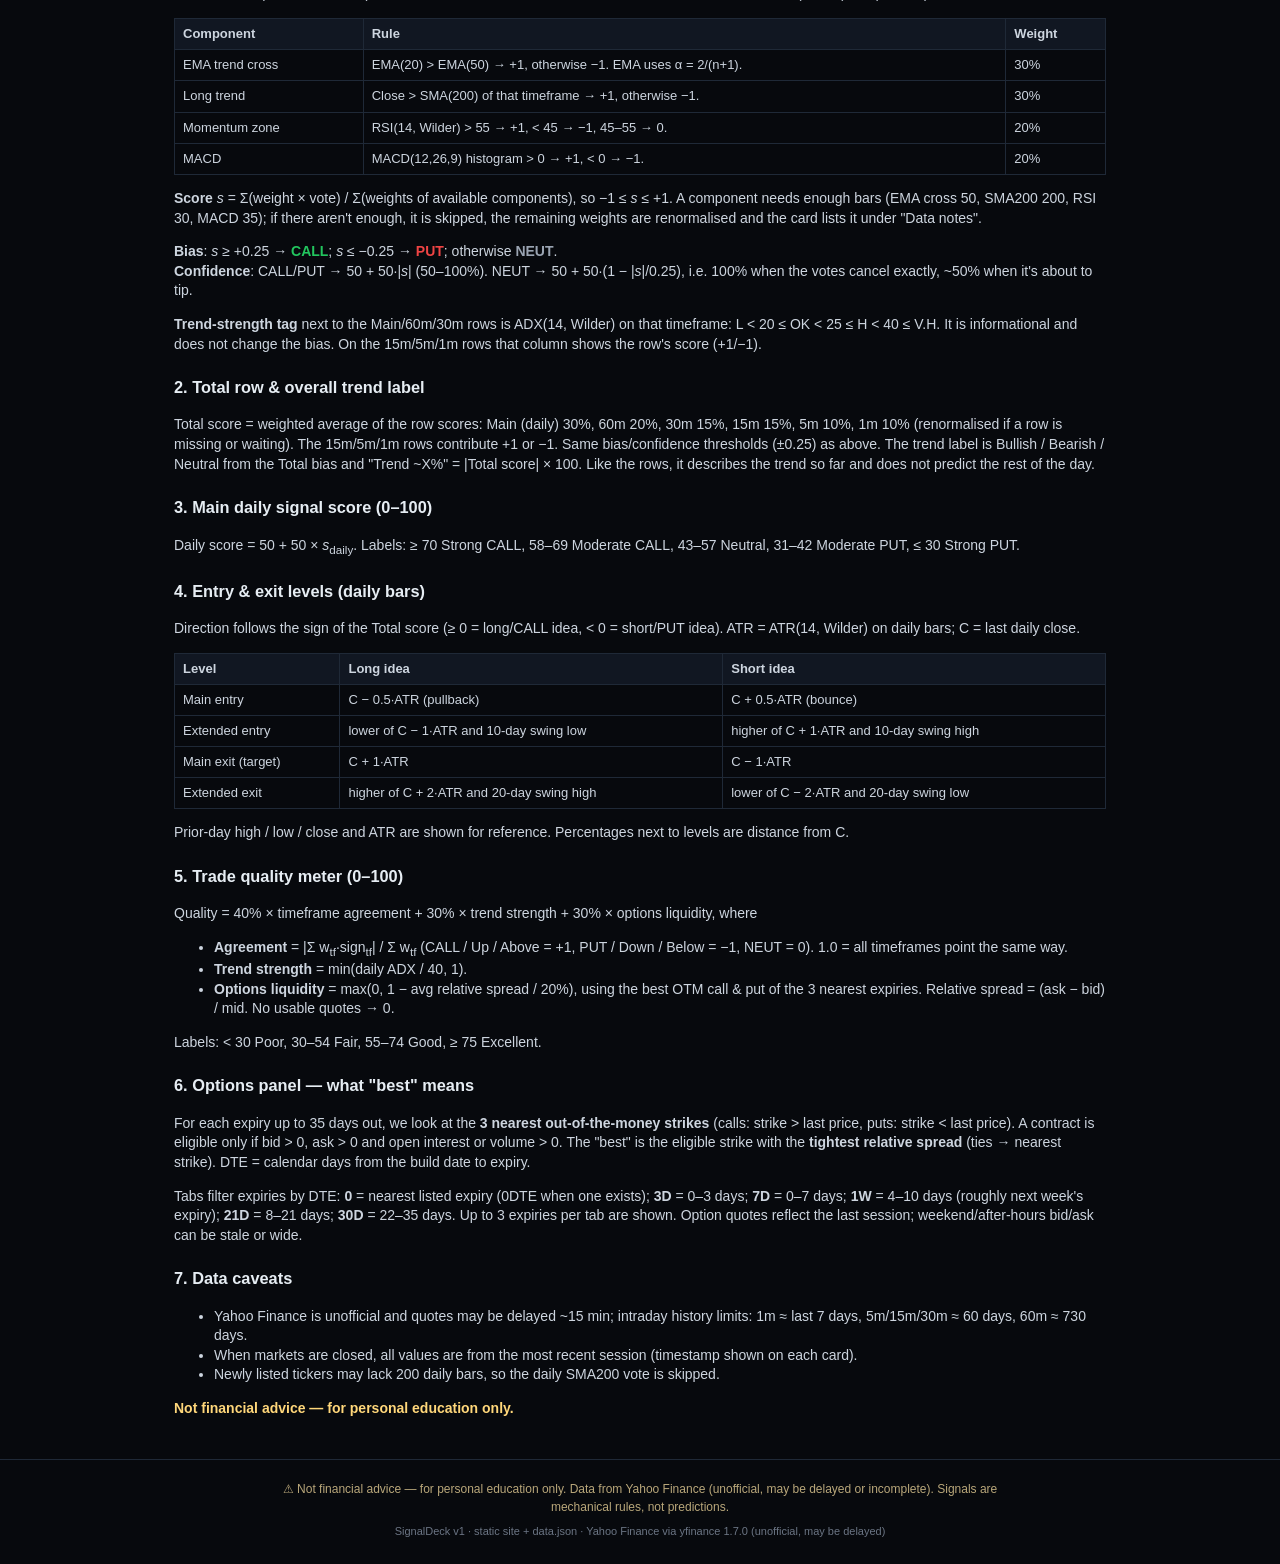
==== commit 96f7ed2b: "Home redesign (summary strip, firing / momentum leaders / This Week sections, expandable rows, filte" ====
--- a/site/index.html
+++ b/site/index.html
@@ -9,10 +9,19 @@
 <body>
 <header class="top">
   <div class="brand"><span class="logo">◆</span> SignalDeck</div>
-  <nav><a href="index.html#cards" class="on">Dashboard</a><a href="scanner.html">Scanner</a><a href="#how">How signals work</a><a href="backtest.html">Backtest</a></nav>
+  <nav><a href="index.html" class="on">Home</a><a href="scanner.html">Scanner</a><a href="#how">How it works</a><a href="backtest.html">Backtest</a></nav>
   <div class="meta" id="meta">loading…</div>
 </header>
-<main id="cards" class="cards"></main>
+<div class="strip" id="strip" aria-live="polite"><span class="chip">loading…</span></div>
+<div class="controls" id="controls">
+  <div class="filters" role="group" aria-label="Show sections">
+    <button data-f="all" class="on">All</button><button data-f="firing">Firing</button><button data-f="leaders">Leaders</button><button data-f="this_week">This Week</button>
+  </div>
+  <label class="sort">Sort <select id="sort">
+    <option value="default">Default</option><option value="rank">Momentum rank</option><option value="rsi">RSI(2) low → high</option>
+    <option value="chg">Day change</option><option value="tk">Ticker A–Z</option></select></label>
+</div>
+<main id="home" class="home"></main>
 <section id="how" class="how">
   <h2>How signals work</h2>
   <p>Every number on this page is computed by <code>build_data.py</code> from Yahoo Finance data (via the open-source <code>yfinance</code> library). Nothing is estimated or filled in by hand — if a value can't be computed, it shows <b>—</b>. Rules are deliberately simple and fixed; they describe the current state of price, they do not predict it.</p>
@@ -23,8 +32,10 @@
     <li>close &gt; SMA(200) of daily closes, <b>and</b></li>
     <li>RSI(2, Wilder) &lt; 10.</li>
   </ul>
-  <p><b>Grade A</b> if the stock is also in the <b>top 10 of the 23-stock universe by 12-1 month momentum</b>, otherwise grade B. 12-1 momentum = close 21 trading days ago ÷ close 252 trading days ago − 1 (the last month is skipped), on adjusted closes. The ranking is taken at the <b>last completed month-end close</b> and used until the next one; on the last trading day of a month the new ranking applies from that day's close (same convention as the research). Stocks without 12 months of history are unranked (so ranks are currently "of 22"). ADX(14) is still shown, for information only. The universe is the 7 dashboard tickers plus SPY, QQQ, IWM, AAPL, MSFT, AMZN, JPM, XOM, JNJ, PG, KO, WMT, HD, CAT, UNH, NEE; all 23 are on the <a href="scanner.html">Scanner</a>.</p>
-  <p><b>Why momentum instead of ADX:</b> in round-2 testing (2005–22 to choose, 2023 → now to score) the top-10-momentum filter raised net per trade and cut the worst trade while keeping the hit rate; its figures (from <code>setups.json</code>) are in the card's table and on <a href="backtest.html#setups">Backtest → Setups</a>. Honest caveat: its p-value cleared the multiple-testing bar in force when it was tested, but against the stricter bar after round 3's extra tests it narrowly misses (exact numbers on the backtest page). On the 7 dashboard tickers alone it was not significant.</p>
+  <p><b>Grade A</b> if the stock is also in the <b>top 10 of the scan universe by 12-1 month momentum</b> (<span class="uv-n">118</span> stocks and ETFs, see <a href="#how-list">the list</a> below), otherwise grade B. 12-1 momentum = close 21 trading days ago ÷ close 252 trading days ago − 1 (the last month is skipped), on adjusted closes. The ranking is taken at the <b>last completed month-end close</b> and used until the next one; on the last trading day of a month the new ranking applies from that day's close (same convention as the research). Stocks without 12 months of history are unranked. ADX(14) is still shown, for information only. Every stock in the universe is on the <a href="scanner.html">Scanner</a>.</p>
+  <h3 id="how-list">Why the home page shows these lists</h3>
+  <div id="list-evidence"><p class="muted">Loading the research figures…</p></div>
+  <p><b>Why momentum instead of ADX:</b> in round-2 testing on the original 23 stocks (2005–22 to choose, 2023 → now to score) the top-10-momentum filter raised net per trade while keeping the hit rate, but its p-value narrowly missed the strictest multiple-testing bar. Round 4 re-tested the unchanged rule on the bigger universe with the same protocol, and there it cleared the stricter bar (figures in <a href="#how-list">the section above</a> and on <a href="backtest.html#round4">Backtest → Round 4</a>). On the 7 This Week tickers alone it was not significant.</p>
   <p><b>Exit rule:</b> the first daily close above SMA(5), or after 10 trading days, whichever comes first. Long only: no PUT/short setups and no intraday setups survived testing. The card also shows an <b>optional</b> 3×ATR(14) disaster-stop price (not part of the rule; it cut the worst losses but lowered the average) and a size hint based on the out-of-sample loss sizes. When the setup is not firing, the card shows a muted line with the current RSI(2), SMA200 position and momentum rank, so you can see how close it is.</p>
   <p>The badge's statistics are <b>frozen out-of-sample results</b> (<code>setups.json</code>, derived from the research result files by <code>make_setups.py</code>) — see <a href="backtest.html#setups">Backtest → Setups</a>. Each ticker's own line ("X itself") is recomputed on every build with the same fixed rule over 2023 → latest close; fewer than 30 trades is flagged "too few to trust". The rule parameters live in <code>signals.py</code> (<code>SETUP</code>) and are never re-tuned by the scheduled job. Losses ran bigger than wins, results are for stock moves after 0.05%/side costs (not options), and past results don't predict future ones.</p>
 
--- a/site/style.css
+++ b/site/style.css
@@ -146,3 +146,63 @@
   .c-st{justify-self:end}.c-px{grid-column:1/-1;font-size:12.5px}
   .c-m{display:flex;flex-wrap:wrap;gap:2px 12px;grid-column:1/-1;font-size:12px}
 }
+/* ---- home page (mobile first) ---- */
+.strip{display:flex;flex-wrap:wrap;gap:6px;padding:10px 24px 0;max-width:1180px;margin:0 auto}
+.chip{display:inline-flex;align-items:center;gap:6px;background:var(--panel);border:1px solid var(--line);border-radius:999px;padding:4px 10px;font-size:12px;color:#cdd5df}
+a.chip{color:#cdd5df}a.chip:hover{border-color:#334155}
+.chip.warn{border-color:#6b5313;background:#1c1606;color:#f5d77a}
+.chip.fire.on{border-color:#15803d;background:rgba(34,197,94,.10);color:#bbf7d0}
+.chip.mk i{width:8px;height:8px;border-radius:50%;background:var(--neut);display:inline-block}
+.chip.mk.open i{background:var(--green);box-shadow:0 0 6px var(--green)}.chip.mk.pre i,.chip.mk.after i{background:var(--amber)}.chip.mk.closed i{background:var(--red)}
+.controls{display:flex;flex-wrap:wrap;align-items:center;justify-content:space-between;gap:8px;padding:10px 24px 0;max-width:1180px;margin:0 auto}
+.filters{display:flex;gap:4px;flex-wrap:wrap}
+.filters button{background:#0b0f16;border:1px solid var(--line);color:var(--muted);border-radius:8px;padding:6px 11px;font-size:12.5px;font-weight:700;cursor:pointer}
+.filters button.on{background:#13284a;color:#9cc3ff;border-color:#2b4c7e}
+.filters .cnt{font-weight:600;opacity:.75}
+.sort{font-size:12px;color:var(--muted)}.sort select{background:#0b0f16;color:var(--text);border:1px solid var(--line);border-radius:8px;padding:5px 8px;font-size:12.5px;margin-left:4px}
+.home{max-width:1180px;margin:0 auto;padding:4px 24px 10px}
+.hsec{margin:16px 0 8px}
+.hsec h2{font-size:16px;margin:0 0 2px;display:flex;align-items:center;gap:8px}
+.hsec h2 .cnt{font-size:11px;color:var(--muted);background:var(--panel);border:1px solid var(--line);border-radius:999px;padding:0 7px;font-weight:700}
+.secnote{color:var(--muted);font-size:12px;margin:2px 0 8px;line-height:1.4}
+.hlist{border:1px solid var(--line);border-radius:12px;overflow:hidden;background:var(--card)}
+.hrow{border-bottom:1px solid var(--line)}.hrow:last-child{border-bottom:0}
+.hrow.fire>.hbtn{background:rgba(34,197,94,.07)}
+.hbtn{all:unset;box-sizing:border-box;display:block;width:100%;padding:10px 40px 10px 14px;cursor:pointer;position:relative}
+.hbtn:hover{background:rgba(148,163,184,.05)}.hbtn:focus-visible{outline:2px solid var(--blue);outline-offset:-2px}
+.chev{position:absolute;right:14px;top:50%;transform:translateY(-50%);color:var(--muted);font-size:13px;transition:transform .15s}
+.hrow.open .chev{transform:translateY(-50%) rotate(90deg)}
+.hl1{display:flex;align-items:baseline;gap:8px;min-width:0}
+.htk{font-weight:800;font-size:16px}.hnm{color:var(--muted);font-size:11.5px;white-space:nowrap;overflow:hidden;text-overflow:ellipsis;min-width:0;flex:1}
+.hpx{margin-left:auto;font-weight:700;font-size:14px;white-space:nowrap}.hpx span{font-size:12px;font-weight:600}
+.hl2{display:flex;flex-wrap:wrap;gap:3px 14px;align-items:center;margin-top:5px;font-size:12px;color:#cdd5df}
+.hl2 .lab{color:var(--muted);font-size:11px}
+.hrow .dash{font-size:9.5px;color:var(--muted);border:1px solid var(--line);border-radius:4px;padding:0 4px}
+.hbody{padding:0 10px 12px;background:#0a0d13}.hbody .card{margin-top:2px}
+.hempty{padding:14px;color:var(--muted);font-size:13px}
+.more{margin:8px 2px 0;font-size:12.5px}
+.stalebar{grid-column:1/-1;border:1px solid #6b5313;background:#1c1606;color:#f5d77a;border-radius:8px;padding:6px 10px;font-size:12px}
+@media(min-width:901px){
+  .hbtn{display:grid;grid-template-columns:minmax(280px,1.2fr) 2fr;align-items:center;gap:14px}
+  .hl2{margin-top:0}
+}
+@media(max-width:600px){
+  .strip,.controls{padding-left:10px;padding-right:10px}
+  .home{padding:2px 10px 8px}
+  .chip{font-size:11.5px;padding:4px 9px}
+  .hbtn{padding:10px 32px 10px 11px}.chev{right:11px}
+  .hl2{gap:3px 11px;font-size:11.5px}
+  .hbody{padding:0 4px 8px}
+  .filters button{padding:6px 9px;font-size:12px}
+}
+.hbody .card{min-width:0;max-width:100%}.hbody .card>*{min-width:0}
+@media(max-width:900px){.hbody .card{grid-template-columns:minmax(0,1fr)!important}}
+details.prereg{margin:10px 0;font-size:12.5px}details.prereg summary{cursor:pointer;color:var(--blue)}
+details.prereg pre{white-space:pre-wrap;background:#0b0f16;border:1px solid var(--line);border-radius:8px;padding:10px;font-size:11.5px;color:#cdd5df;max-height:420px;overflow:auto}
+.sc-ctl{display:flex;gap:12px;align-items:center;flex-wrap:wrap;margin:8px 0;font-size:12.5px}
+.sc-ctl input[type=search]{background:#0b0f16;border:1px solid var(--line);color:var(--text);border-radius:8px;padding:6px 10px;font-size:13px;width:140px}
+.dash.lead{color:#9cc3ff;border-color:#2b4c7e}
+.chip{display:inline-block;border-radius:12px;line-height:1.45}.chip.mk i{margin-right:6px;vertical-align:1px}
+.setup .st th{white-space:normal;vertical-align:bottom;line-height:1.25}
+.setup .st td:first-child{white-space:normal;min-width:90px}
+@media(max-width:600px){.setup .st{font-size:10.5px}.setup .st th,.setup .st td{padding:3px 3px}.setup .st td{white-space:normal}.setup .st td:first-child{min-width:70px}}
